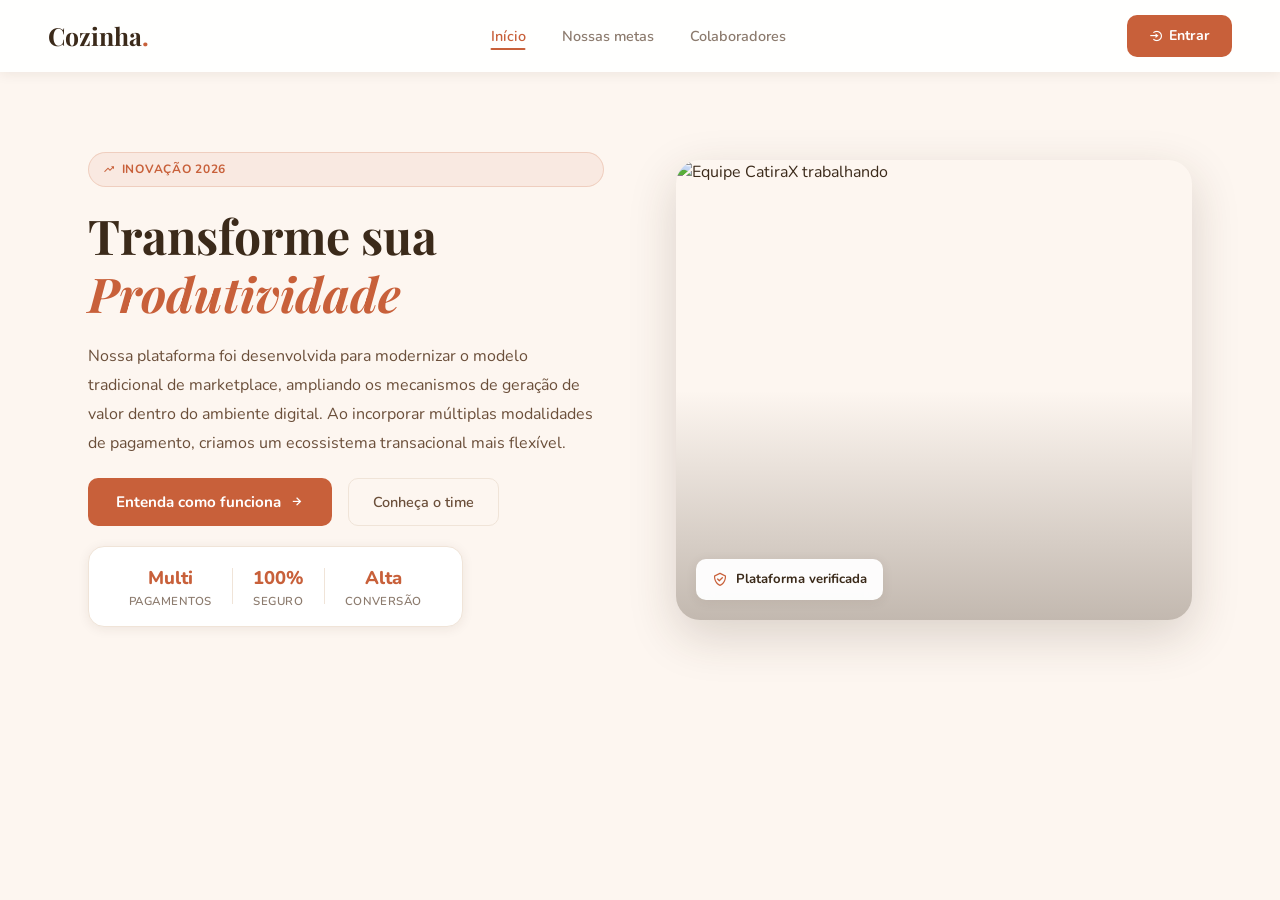
==== cozinha/frontend/index.html @ 47dccc0a "Home page em desenvolvimento: estrutura principal implementada (~85%), ajustes finais pendentes" ====
<!DOCTYPE html>
<html lang="pt-BR">

<head>
    <meta charset="UTF-8">
    <meta name="viewport" content="width=device-width, initial-scale=1.0">
    <title>CatiraX - Plataforma de Negócios</title>

    <link
        href="https://fonts.googleapis.com/css2?family=Playfair+Display:wght@700;800&family=Nunito:wght@400;500;600;700;800&display=swap"
        rel="stylesheet">
    <link href="https://unpkg.com/boxicons@2.1.4/css/boxicons.min.css" rel="stylesheet">
    <link rel="stylesheet" href="./css/index.css">
    <script src="./js/index.js" defer></script>
</head>

<body>

    <!-- Barra de progresso de scroll -->
    <div id="scroll-progress" role="progressbar" aria-valuenow="0" aria-valuemin="0" aria-valuemax="100"></div>

    <!-- ==========================================
       CABEÇALHO
       ========================================== -->
    <header id="header">
        <div class="logo nav-trigger" data-target="home" role="button" tabindex="0" aria-label="Ir para início">
            Cozinha<span>.</span>
        </div>

        <nav id="nav-menu" role="navigation" aria-label="Menu principal">
            <button class="nav-link nav-trigger ativo" data-target="home">Início</button>
            <button class="nav-link nav-trigger" data-target="solucoes">Nossas metas</button>
            <button class="nav-link nav-trigger" data-target="sede">Colaboradores</button>
        </nav>

        <div class="header-right">
            <a href="login.html" class="btn-entrar">
                <i class='bx bx-log-in-circle'></i>
                <span>Entrar</span>
            </a>

            <!-- Hamburguer mobile -->
            <button class="hamburger" id="hamburger-btn" aria-label="Abrir menu" aria-expanded="false"
                aria-controls="nav-menu">
                <span class="hamburger-line"></span>
                <span class="hamburger-line"></span>
                <span class="hamburger-line"></span>
            </button>
        </div>
    </header>

    <!-- Overlay para fechar menu mobile -->
    <div class="nav-overlay" id="nav-overlay"></div>

    <!-- ==========================================
       CONTEÚDO PRINCIPAL
       ========================================== -->
    <main>

        <!-- SEÇÃO: INÍCIO -->
        <section id="home" class="pagina animando">
            <div class="split-container">
                <div class="split-text">
                    <span class="badge animate-badge">
                        <i class='bx bx-trending-up'></i> Inovação 2026
                    </span>
                    <h2>Transforme sua <em>Produtividade</em></h2>
                    <p>Nossa plataforma foi desenvolvida para modernizar o modelo tradicional de marketplace, ampliando
                        os mecanismos de geração de valor dentro do ambiente digital. Ao incorporar múltiplas
                        modalidades de pagamento, criamos um ecossistema transacional mais flexível.</p>

                    <div class="hero-actions">
                        <button class="btn-acao1 nav-trigger" data-target="solucoes">
                            Entenda como funciona
                            <i class='bx bx-right-arrow-alt'></i>
                        </button>
                        <button class="btn-ghost nav-trigger" data-target="sede">
                            Conheça o time
                        </button>
                    </div>

                    <div class="hero-stats">
                        <div class="stat-pill">
                            <strong>Multi</strong>
                            <span>Pagamentos</span>
                        </div>
                        <div class="stat-divider"></div>
                        <div class="stat-pill">
                            <strong>100%</strong>
                            <span>Seguro</span>
                        </div>
                        <div class="stat-divider"></div>
                        <div class="stat-pill">
                            <strong>Alta</strong>
                            <span>Conversão</span>
                        </div>
                    </div>
                </div>

                <div class="split-image">
                    <img src="./assets/img/time.jpeg" alt="Equipe CatiraX trabalhando">
                    <div class="image-badge">
                        <i class='bx bx-check-shield'></i>
                        <span>Plataforma verificada</span>
                    </div>
                </div>
            </div>
        </section>

        <!-- SEÇÃO: NOSSAS METAS -->
        <section id="solucoes" class="pagina">
            <div class="metas-container">
                <div class="section-header">
                    <span class="badge">
                        <i class='bx bx-compass'></i> Visão de Futuro
                    </span>
                    <h2>Nossas Metas</h2>
                    <p>Estamos construindo o maior ecossistema de negociações flexíveis do Brasil. Conheça os pilares do
                        nosso crescimento.</p>
                </div>

                <div class="metas-grid">
                    <article class="meta-card">
                        <div class="meta-icone">🚀</div>
                        <h3>Expansão Nacional</h3>
                        <p>Alcançar todos os estados brasileiros com infraestrutura de ponta e suporte local
                            especializado para negociações de alto valor.</p>
                        <div class="card-progress">
                            <div class="progress-bar" data-progress="65"></div>
                            <span>65% concluído</span>
                        </div>
                    </article>

                    <article class="meta-card">
                        <div class="meta-icone">💰</div>
                        <h3>Liquidez Contínua</h3>
                        <p>Nosso site traz inovações em métodos de pagamentos, onde você se sente mais livre para
                            decidir como quer pagar ou trocar.</p>
                        <div class="card-progress">
                            <div class="progress-bar" data-progress="80"></div>
                            <span>80% concluído</span>
                        </div>
                    </article>

                    <article class="meta-card">
                        <div class="meta-icone">🔒</div>
                        <h3>Segurança Máxima</h3>
                        <p>Implementar rastreabilidade ponta a ponta e contratos inteligentes, garantindo governança
                            estruturada em 100% das suas compras.</p>
                        <div class="card-progress">
                            <div class="progress-bar" data-progress="90"></div>
                            <span>90% concluído</span>
                        </div>
                    </article>
                </div>

                <div class="section-footer">
                    <button class="btn-voltar nav-trigger" data-target="home">
                        <i class='bx bx-left-arrow-alt'></i> Voltar para o Início
                    </button>
                </div>
            </div>
        </section>

        <!-- SEÇÃO: NOSSA EQUIPE -->
        <section id="sede" class="pagina">

            <div class="split-container split-reverse">
                <div class="split-text">
                    <span class="badge">
                        <i class='bx bx-code-alt'></i> Nosso Time Dev
                    </span>
                    <h2>As Mentes por Trás da <em>Inovação</em></h2>
                    <p>Contamos com um time de engenheiros e desenvolvedores apaixonados por criar soluções eficientes.
                        Nossa equipe trabalha incansavelmente nos bastidores da <strong>CatiraX</strong> para garantir
                        uma plataforma rápida, segura e altamente escalável.</p>

                    <div class="team-stats">
                        <div class="stat-item">
                            <strong>7</strong>
                            <span>Especialistas</span>
                        </div>
                        <div class="stat-item">
                            <strong>100%</strong>
                            <span>Segurança</span>
                        </div>
                        <div class="stat-item">
                            <strong>Alta</strong>
                            <span>Conversão</span>
                        </div>
                    </div>
                </div>

                <div class="split-image">
                    <img src="./assets/img/time.jpeg" alt="Desenvolvedores CatiraX">
                    <div class="image-badge">
                        <i class='bx bx-award'></i>
                        <span>Time premiado</span>
                    </div>
                </div>
            </div>

            <div class="team-section">
                <div class="section-header">
                    <h2>Nossos Especialistas</h2>
                    <p>Conheça os talentos que constroem a tecnologia da nossa plataforma.</p>
                </div>

                <div class="team-grid">
                    <div class="team-member">
                        <div class="member-photo-wrap">
                            <img src="./assets/img/alexandre_henrich.jpeg" class="member-avatar"
                                alt="Alexandre Henrich">
                            <div class="member-role-badge">BD</div>
                        </div>
                        <h4>Alexandre Henrich</h4>
                        <span class="role">Banco de Dados</span>
                        <p>Responsável por modelar e otimizar nossas estruturas de dados com máxima performance e
                            integridade.</p>
                    </div>

                    <div class="team-member">
                        <div class="member-photo-wrap">
                            <img src="./assets/img/eduardo_henrique.jpeg" class="member-avatar" alt="Eduardo Henrique">
                            <div class="member-role-badge">FS</div>
                        </div>
                        <h4>Eduardo Henrique</h4>
                        <span class="role">Full Stack</span>
                        <p>Especialista em conectar interfaces dinâmicas com lógicas complexas de servidor para o
                            usuário.</p>
                    </div>

                    <div class="team-member">
                        <div class="member-photo-wrap">
                            <img src="./assets/img/felipe_augusto.jpeg" class="member-avatar" alt="Felipe Augusto">
                            <div class="member-role-badge">BD</div>
                        </div>
                        <h4>Felipe Augusto</h4>
                        <span class="role">Banco de Dados</span>
                        <p>Garante a segurança, estabilidade e a rápida recuperação das informações essenciais do
                            ecossistema.</p>
                    </div>

                    <div class="team-member">
                        <div class="member-photo-wrap">
                            <img src="./assets/img/gabriel_oliveira.jpeg" class="member-avatar" alt="Gabriel Oliveira">
                            <div class="member-role-badge">FS</div>
                        </div>
                        <h4>Gabriel Oliveira</h4>
                        <span class="role">Full Stack</span>
                        <p>Desenvolvedor versátil, construindo desde componentes visuais até APIs de alta performance.
                        </p>
                    </div>

                    <div class="team-member">
                        <div class="member-photo-wrap">
                            <img src="./assets/img/gustavo_prates.jpeg" class="member-avatar" alt="Gustavo Prates">
                            <div class="member-role-badge">FE</div>
                        </div>
                        <h4>Gustavo Prates</h4>
                        <span class="role">Front-end</span>
                        <p>Cria interfaces modernas, fluidas e totalmente focadas na melhor experiência visual do
                            usuário.</p>
                    </div>

                    <div class="team-member">
                        <div class="member-photo-wrap">
                            <img src="./assets/img/kaua_lucas.jpeg" class="member-avatar" alt="Kauã Lucas">
                            <div class="member-role-badge">FS</div>
                        </div>
                        <h4>Kauã Lucas</h4>
                        <span class="role">Full Stack</span>
                        <p>Engenheiro multifuncional que garante a estabilidade de ponta a ponta de toda a aplicação.
                        </p>
                    </div>

                    <div class="team-member chefe-card">
                        <div class="member-photo-wrap">
                            <img src="./assets/img/rafael_martins.jpeg" class="member-avatar" alt="Rafael Martins">
                            <div class="member-role-badge chefe-badge">👑</div>
                        </div>
                        <h4>Rafael Martins</h4>
                        <span class="role role-chefe">Back-end / Líder</span>
                        <p>Líder técnico da equipe. Arquiteta o sistema e coordena as principais engrenagens do
                            servidor.</p>
                    </div>
                </div>

                <div class="section-footer">
                    <button class="btn-voltar nav-trigger" data-target="home">
                        <i class='bx bx-left-arrow-alt'></i> Voltar para o Início
                    </button>
                </div>
            </div>
        </section>

    </main>

</body>

</html>
---- cozinha/frontend/css/index.css ----
/* ============================================================
   CatiraX — index.css (Melhorado)
   ============================================================ */

/* ── Importações ──────────────────────────────────────────── */
@import url('https://fonts.googleapis.com/css2?family=Playfair+Display:ital,wght@0,700;0,800;1,700&family=Nunito:wght@400;500;600;700;800&display=swap');

/* ── Variáveis ────────────────────────────────────────────── */
:root {
  /* Cores principais */
  --terracotta:   #C8603A;
  --terra-dark:   #A84A27;
  --terra-light:  #E8896A;
  --terra-faint:  rgba(200, 96, 58, 0.08);

  --brown:        #3B2A1A;
  --brown-mid:    #6B4F3A;

  --white:        #FFFFFF;
  --cream:        #FDF6F0;
  --cream-deep:   #F0E4D8;
  --text-muted:   #8C7B6E;

  /* Tipografia */
  --font-display: 'Playfair Display', Georgia, serif;
  --font-body:    'Nunito', system-ui, sans-serif;

  /* Dimensões */
  --radius-sm:    10px;
  --radius:       16px;
  --radius-lg:    24px;
  --radius-full:  9999px;

  /* Sombras */
  --shadow-soft:  0 2px 12px rgba(59, 42, 26, 0.08);
  --shadow-card:  0 8px 32px rgba(59, 42, 26, 0.12);
  --shadow-float: 0 16px 48px rgba(59, 42, 26, 0.18);
  --shadow-terra: 0 8px 24px rgba(200, 96, 58, 0.3);

  /* Transições */
  --transition:       0.25s cubic-bezier(0.4, 0, 0.2, 1);
  --transition-slow:  0.5s cubic-bezier(0.4, 0, 0.2, 1);
  --transition-spring:0.4s cubic-bezier(0.34, 1.56, 0.64, 1);

  /* Header */
  --header-h: 72px;
}

/* ── Reset Base ───────────────────────────────────────────── */
*, *::before, *::after {
  box-sizing: border-box;
  margin: 0;
  padding: 0;
}

html {
  scroll-behavior: smooth;
  -webkit-text-size-adjust: 100%;
}

body {
  font-family: var(--font-body);
  background: var(--cream);
  color: var(--brown);
  line-height: 1.6;
  min-height: 100vh;
  overflow-x: hidden;
}

img {
  display: block;
  max-width: 100%;
}

button {
  font-family: var(--font-body);
  cursor: pointer;
}

/* ── Scroll Progress Bar ──────────────────────────────────── */
#scroll-progress {
  position: fixed;
  top: 0;
  left: 0;
  height: 3px;
  width: 0%;
  background: linear-gradient(90deg, var(--terracotta), var(--terra-light));
  z-index: 9999;
  transition: width 0.1s linear;
  border-radius: 0 var(--radius-full) var(--radius-full) 0;
}

/* ── Header ────────────────────────────────────────────────── */
header {
  display: flex;
  align-items: center;
  justify-content: space-between;
  padding: 0 48px;
  height: var(--header-h);
  background: rgba(255, 255, 255, 0.92);
  backdrop-filter: blur(12px);
  -webkit-backdrop-filter: blur(12px);
  box-shadow: var(--shadow-soft);
  position: sticky;
  top: 0;
  z-index: 500;
  transition: box-shadow var(--transition), background var(--transition);
}

header.scrolled {
  box-shadow: 0 4px 24px rgba(59, 42, 26, 0.14);
}

/* Logo */
.logo {
  font-family: var(--font-display);
  font-size: 1.55rem;
  font-weight: 700;
  color: var(--brown);
  cursor: pointer;
  transition: color var(--transition);
  user-select: none;
  white-space: nowrap;
}

.logo span {
  color: var(--terracotta);
}

.logo:hover {
  color: var(--terracotta);
}

/* Nav desktop */
nav {
  display: flex;
  gap: 4px;
}

.nav-link {
  background: none;
  border: none;
  font-family: var(--font-body);
  font-size: 0.9rem;
  font-weight: 600;
  color: var(--text-muted);
  cursor: pointer;
  padding: 8px 16px;
  border-radius: var(--radius-sm);
  transition: color var(--transition), background var(--transition);
  position: relative;
}

.nav-link::after {
  content: '';
  position: absolute;
  bottom: 4px;
  left: 50%;
  transform: translateX(-50%) scaleX(0);
  width: calc(100% - 32px);
  height: 2px;
  background: var(--terracotta);
  border-radius: var(--radius-full);
  transition: transform var(--transition);
}

.nav-link:hover {
  color: var(--terracotta);
  background: var(--terra-faint);
}

.nav-link.ativo {
  color: var(--terracotta);
}

.nav-link.ativo::after {
  transform: translateX(-50%) scaleX(1);
}

/* Header right (btn + hamburger) */
.header-right {
  display: flex;
  align-items: center;
  gap: 12px;
}

.btn-entrar {
  display: inline-flex;
  align-items: center;
  gap: 6px;
  padding: 10px 22px;
  background: var(--terracotta);
  color: var(--white);
  text-decoration: none;
  border-radius: var(--radius-sm);
  font-weight: 700;
  font-size: 0.88rem;
  transition: background var(--transition), box-shadow var(--transition), transform var(--transition-spring);
  white-space: nowrap;
}

.btn-entrar:hover {
  background: var(--terra-dark);
  box-shadow: var(--shadow-terra);
  transform: translateY(-2px);
}

.btn-entrar:active {
  transform: translateY(0);
}

/* ── Hamburger Button ─────────────────────────────────────── */
.hamburger {
  display: none;
  flex-direction: column;
  justify-content: center;
  align-items: center;
  gap: 5px;
  width: 40px;
  height: 40px;
  background: none;
  border: 1.5px solid var(--cream-deep);
  border-radius: var(--radius-sm);
  padding: 8px;
  transition: border-color var(--transition), background var(--transition);
  cursor: pointer;
  flex-shrink: 0;
}

.hamburger:hover {
  border-color: var(--terracotta);
  background: var(--terra-faint);
}

.hamburger-line {
  display: block;
  width: 18px;
  height: 2px;
  background: var(--brown);
  border-radius: var(--radius-full);
  transition: transform var(--transition), opacity var(--transition), width var(--transition);
  transform-origin: center;
}

.hamburger.open .hamburger-line:nth-child(1) {
  transform: translateY(7px) rotate(45deg);
}

.hamburger.open .hamburger-line:nth-child(2) {
  opacity: 0;
  width: 0;
}

.hamburger.open .hamburger-line:nth-child(3) {
  transform: translateY(-7px) rotate(-45deg);
}

/* Overlay mobile */
.nav-overlay {
  display: none;
  position: fixed;
  inset: 0;
  background: rgba(59, 42, 26, 0.4);
  backdrop-filter: blur(4px);
  z-index: 490;
  opacity: 0;
  transition: opacity var(--transition);
}

.nav-overlay.visible {
  opacity: 1;
}

/* ── Main ─────────────────────────────────────────────────── */
main {
  max-width: 1200px;
  margin: 0 auto;
  padding: 0 48px;
}

/* ── Páginas / Transições ─────────────────────────────────── */
.pagina {
  display: none;
}

.pagina.animando {
  display: block;
  animation: pageFadeIn 0.45s cubic-bezier(0.4, 0, 0.2, 1) both;
}

@keyframes pageFadeIn {
  from {
    opacity: 0;
    transform: translateY(18px);
  }
  to {
    opacity: 1;
    transform: translateY(0);
  }
}

/* ── Badge ────────────────────────────────────────────────── */
.badge {
  display: inline-flex;
  align-items: center;
  gap: 6px;
  padding: 7px 14px;
  background: var(--terra-faint);
  color: var(--terracotta);
  border: 1px solid rgba(200, 96, 58, 0.2);
  border-radius: var(--radius-full);
  font-size: 0.75rem;
  font-weight: 700;
  text-transform: uppercase;
  letter-spacing: 0.06em;
}

/* ── Section Header ───────────────────────────────────────── */
.section-header {
  text-align: center;
  margin-bottom: 56px;
  display: flex;
  flex-direction: column;
  align-items: center;
  gap: 16px;
}

.section-header h2 {
  font-family: var(--font-display);
  font-size: clamp(1.8rem, 4vw, 2.6rem);
  color: var(--brown);
  line-height: 1.2;
}

.section-header p {
  font-size: 1rem;
  color: var(--brown-mid);
  line-height: 1.75;
  max-width: 600px;
}

/* ── Split Container ───────────────────────────────────────── */
.split-container {
  display: grid;
  grid-template-columns: 1fr 1fr;
  gap: 72px;
  align-items: center;
  padding: 80px 0;
}

.split-reverse {
  direction: rtl;
}

.split-reverse > * {
  direction: ltr;
}

.split-text {
  display: flex;
  flex-direction: column;
  gap: 20px;
}

.split-text h2 {
  font-family: var(--font-display);
  font-size: clamp(2rem, 4.5vw, 3rem);
  color: var(--brown);
  line-height: 1.2;
}

.split-text h2 em {
  font-style: italic;
  color: var(--terracotta);
}

.split-text p {
  font-size: 1rem;
  color: var(--brown-mid);
  line-height: 1.8;
  max-width: 520px;
}

/* Hero actions */
.hero-actions {
  display: flex;
  align-items: center;
  gap: 16px;
  flex-wrap: wrap;
}

/* CTA principal */
.btn-acao1 {
  display: inline-flex;
  align-items: center;
  gap: 8px;
  padding: 14px 28px;
  background: var(--terracotta);
  color: var(--white);
  border: none;
  border-radius: var(--radius-sm);
  font-weight: 700;
  font-size: 0.95rem;
  transition: background var(--transition), box-shadow var(--transition), transform var(--transition-spring);
  position: relative;
  overflow: hidden;
}

.btn-acao1::before {
  content: '';
  position: absolute;
  inset: 0;
  background: linear-gradient(135deg, rgba(255,255,255,0.15) 0%, transparent 60%);
  opacity: 0;
  transition: opacity var(--transition);
}

.btn-acao1:hover {
  background: var(--terra-dark);
  box-shadow: var(--shadow-terra);
  transform: translateY(-2px);
}

.btn-acao1:hover::before {
  opacity: 1;
}

.btn-acao1:active {
  transform: translateY(0);
}

.btn-acao1 i {
  transition: transform var(--transition-spring);
}

.btn-acao1:hover i {
  transform: translateX(4px);
}

/* Botão ghost */
.btn-ghost {
  display: inline-flex;
  align-items: center;
  gap: 8px;
  padding: 13px 24px;
  background: transparent;
  color: var(--brown-mid);
  border: 1.5px solid var(--cream-deep);
  border-radius: var(--radius-sm);
  font-weight: 600;
  font-size: 0.9rem;
  transition: all var(--transition);
}

.btn-ghost:hover {
  border-color: var(--terracotta);
  color: var(--terracotta);
  background: var(--terra-faint);
}

/* Hero stats pills */
.hero-stats {
  display: flex;
  align-items: center;
  gap: 0;
  padding: 16px 20px;
  background: var(--white);
  border: 1px solid var(--cream-deep);
  border-radius: var(--radius);
  width: fit-content;
  box-shadow: var(--shadow-soft);
}

.stat-pill {
  display: flex;
  flex-direction: column;
  align-items: center;
  padding: 0 20px;
}

.stat-pill strong {
  font-size: 1.15rem;
  font-weight: 800;
  color: var(--terracotta);
}

.stat-pill span {
  font-size: 0.72rem;
  color: var(--text-muted);
  font-weight: 600;
  text-transform: uppercase;
  letter-spacing: 0.04em;
}

.stat-divider {
  width: 1px;
  height: 36px;
  background: var(--cream-deep);
}

/* Split image */
.split-image {
  position: relative;
  height: 460px;
  border-radius: var(--radius-lg);
  overflow: hidden;
  box-shadow: var(--shadow-float);
}

.split-image img {
  width: 100%;
  height: 100%;
  object-fit: cover;
  transition: transform 0.8s cubic-bezier(0.4, 0, 0.2, 1);
}

.split-image:hover img {
  transform: scale(1.04);
}

.split-image::after {
  content: '';
  position: absolute;
  inset: 0;
  background: linear-gradient(180deg, transparent 50%, rgba(59, 42, 26, 0.3) 100%);
  pointer-events: none;
}

/* Floating image badge */
.image-badge {
  position: absolute;
  bottom: 20px;
  left: 20px;
  z-index: 2;
  display: flex;
  align-items: center;
  gap: 8px;
  padding: 10px 16px;
  background: rgba(255, 255, 255, 0.95);
  backdrop-filter: blur(8px);
  border-radius: var(--radius-sm);
  font-size: 0.82rem;
  font-weight: 700;
  color: var(--brown);
  box-shadow: var(--shadow-soft);
  animation: floatBadge 3s ease-in-out infinite;
}

.image-badge i {
  color: var(--terracotta);
  font-size: 1rem;
}

@keyframes floatBadge {
  0%, 100% { transform: translateY(0); }
  50%       { transform: translateY(-4px); }
}

/* ── Seção Metas ───────────────────────────────────────────── */
.metas-container {
  padding: 80px 0;
}

.metas-grid {
  display: grid;
  grid-template-columns: repeat(3, 1fr);
  gap: 28px;
}

/* Cards de Meta */
.meta-card {
  padding: 36px 28px;
  background: var(--white);
  border: 1.5px solid rgba(200, 96, 58, 0.1);
  border-radius: var(--radius);
  transition: border-color var(--transition), box-shadow var(--transition), transform var(--transition-spring);
  display: flex;
  flex-direction: column;
  gap: 14px;
  position: relative;
  overflow: hidden;
}

.meta-card::before {
  content: '';
  position: absolute;
  top: 0;
  left: 0;
  right: 0;
  height: 3px;
  background: linear-gradient(90deg, var(--terracotta), var(--terra-light));
  transform: scaleX(0);
  transform-origin: left;
  transition: transform var(--transition-slow);
}

.meta-card:hover {
  border-color: rgba(200, 96, 58, 0.3);
  box-shadow: var(--shadow-card);
  transform: translateY(-6px);
}

.meta-card:hover::before {
  transform: scaleX(1);
}

.meta-icone {
  font-size: 2.2rem;
  line-height: 1;
}

.meta-card h3 {
  font-family: var(--font-display);
  font-size: 1.2rem;
  color: var(--brown);
}

.meta-card p {
  font-size: 0.9rem;
  color: var(--brown-mid);
  line-height: 1.7;
  flex: 1;
}

/* Progress bar nos cards */
.card-progress {
  display: flex;
  flex-direction: column;
  gap: 6px;
  margin-top: 8px;
}

.card-progress span {
  font-size: 0.75rem;
  color: var(--text-muted);
  font-weight: 600;
}

.progress-bar {
  height: 4px;
  background: var(--cream-deep);
  border-radius: var(--radius-full);
  overflow: hidden;
  position: relative;
}

.progress-bar::after {
  content: '';
  position: absolute;
  top: 0;
  left: 0;
  height: 100%;
  width: 0%;
  background: linear-gradient(90deg, var(--terracotta), var(--terra-light));
  border-radius: var(--radius-full);
  transition: width 1.2s cubic-bezier(0.4, 0, 0.2, 1) 0.3s;
}

.progress-bar.animated::after {
  width: var(--progress-width);
}

/* Section footer */
.section-footer {
  text-align: center;
  margin-top: 56px;
}

/* Botão voltar */
.btn-voltar {
  display: inline-flex;
  align-items: center;
  gap: 8px;
  padding: 12px 24px;
  background: transparent;
  color: var(--brown-mid);
  border: 1.5px solid var(--cream-deep);
  border-radius: var(--radius-sm);
  font-weight: 600;
  font-size: 0.88rem;
  transition: all var(--transition);
}

.btn-voltar:hover {
  background: var(--terra-faint);
  border-color: var(--terracotta);
  color: var(--terracotta);
  transform: translateX(-4px);
}

.btn-voltar i {
  transition: transform var(--transition-spring);
}

.btn-voltar:hover i {
  transform: translateX(-4px);
}

/* ── Team Section ──────────────────────────────────────────── */
.team-section {
  padding: 40px 0 80px;
}

.team-stats {
  display: flex;
  gap: 32px;
  padding: 20px 0;
}

.stat-item {
  display: flex;
  flex-direction: column;
  gap: 2px;
}

.stat-item strong {
  font-size: 1.6rem;
  font-weight: 800;
  color: var(--terracotta);
  line-height: 1;
}

.stat-item span {
  font-size: 0.78rem;
  color: var(--text-muted);
  font-weight: 600;
  text-transform: uppercase;
  letter-spacing: 0.04em;
}

/* Team grid */
.team-grid {
  display: grid;
  grid-template-columns: repeat(4, 1fr);
  gap: 24px;
}

/* Team member card */
.team-member {
  background: var(--white);
  border: 1.5px solid rgba(200, 96, 58, 0.08);
  border-radius: var(--radius);
  padding: 28px 20px 24px;
  text-align: center;
  transition: border-color var(--transition), box-shadow var(--transition), transform var(--transition-spring);
  display: flex;
  flex-direction: column;
  align-items: center;
  gap: 8px;
  position: relative;
  overflow: hidden;
}

.team-member::before {
  content: '';
  position: absolute;
  inset: 0;
  background: linear-gradient(135deg, var(--terra-faint) 0%, transparent 60%);
  opacity: 0;
  transition: opacity var(--transition);
}

.team-member:hover {
  border-color: rgba(200, 96, 58, 0.25);
  box-shadow: var(--shadow-card);
  transform: translateY(-6px);
}

.team-member:hover::before {
  opacity: 1;
}

/* Photo wrap */
.member-photo-wrap {
  position: relative;
  display: inline-block;
  margin-bottom: 4px;
}

.member-avatar {
  width: 88px;
  height: 88px;
  border-radius: 50%;
  object-fit: cover;
  border: 3px solid var(--cream-deep);
  transition: border-color var(--transition), transform var(--transition-spring);
}

.team-member:hover .member-avatar {
  border-color: var(--terracotta);
  transform: scale(1.06);
}

.member-role-badge {
  position: absolute;
  bottom: 0;
  right: -4px;
  width: 26px;
  height: 26px;
  background: var(--terracotta);
  color: var(--white);
  border-radius: 50%;
  font-size: 0.65rem;
  font-weight: 800;
  display: flex;
  align-items: center;
  justify-content: center;
  border: 2px solid var(--white);
  line-height: 1;
}

.chefe-badge {
  font-size: 0.8rem;
  background: var(--brown);
}

.team-member h4 {
  font-family: var(--font-display);
  font-size: 1rem;
  color: var(--brown);
  line-height: 1.3;
}

.role {
  display: inline-block;
  padding: 4px 12px;
  background: var(--terra-faint);
  color: var(--terracotta);
  border-radius: var(--radius-full);
  font-size: 0.72rem;
  font-weight: 700;
  text-transform: uppercase;
  letter-spacing: 0.04em;
}

.role-chefe {
  background: var(--terracotta);
  color: var(--white);
}

.team-member p {
  font-size: 0.82rem;
  color: var(--brown-mid);
  line-height: 1.6;
  text-align: center;
}

/* Card do chefe com destaque */
.chefe-card {
  border-color: rgba(200, 96, 58, 0.2);
  background: linear-gradient(135deg, rgba(200, 96, 58, 0.04) 0%, var(--white) 50%);
}

.chefe-card .member-avatar {
  width: 96px;
  height: 96px;
  border-color: var(--terracotta);
}

/* ── Scroll Reveal ────────────────────────────────────────── */
.reveal {
  opacity: 0;
  transform: translateY(24px);
  transition: opacity 0.6s ease, transform 0.6s ease;
}

.reveal.visible {
  opacity: 1;
  transform: translateY(0);
}

/* ── Ripple effect ────────────────────────────────────────── */
.ripple {
  position: absolute;
  border-radius: 50%;
  background: rgba(255, 255, 255, 0.35);
  transform: scale(0);
  animation: rippleAnim 0.6s linear;
  pointer-events: none;
}

@keyframes rippleAnim {
  to {
    transform: scale(4);
    opacity: 0;
  }
}

/* ── Responsividade ───────────────────────────────────────── */

/* Tablet */
@media (max-width: 1024px) {
  .team-grid {
    grid-template-columns: repeat(3, 1fr);
  }

  .split-container {
    gap: 48px;
  }
}

/* Mobile grande */
@media (max-width: 768px) {
  :root {
    --header-h: 64px;
  }

  header {
    padding: 0 20px;
  }

  /* Mostrar hamburger */
  .hamburger {
    display: flex;
  }

  /* Nav mobile */
  nav {
    display: flex;
    flex-direction: column;
    gap: 4px;
    position: fixed;
    top: var(--header-h);
    right: 0;
    width: 260px;
    height: calc(100vh - var(--header-h));
    background: var(--white);
    box-shadow: -8px 0 32px rgba(59, 42, 26, 0.15);
    padding: 20px 16px;
    z-index: 499;
    transform: translateX(100%);
    transition: transform var(--transition-slow);
    overflow-y: auto;
  }

  nav.mobile-open {
    transform: translateX(0);
  }

  .nav-overlay {
    display: block;
  }

  .nav-link {
    width: 100%;
    text-align: left;
    padding: 14px 16px;
    font-size: 1rem;
    border-radius: var(--radius-sm);
  }

  .nav-link::after {
    display: none;
  }

  .nav-link.ativo {
    background: var(--terra-faint);
  }

  /* Esconder texto do botão entrar */
  .btn-entrar span {
    display: none;
  }

  .btn-entrar {
    padding: 10px 14px;
  }

  /* Layout */
  main {
    padding: 0 20px;
  }

  .split-container {
    grid-template-columns: 1fr;
    gap: 40px;
    padding: 48px 0;
  }

  .split-reverse {
    direction: ltr;
  }

  .split-image {
    height: 280px;
    order: -1;
  }

  .split-text p {
    max-width: 100%;
  }

  .hero-stats {
    width: 100%;
    justify-content: space-between;
  }

  .stat-pill {
    padding: 0 12px;
  }

  .metas-container {
    padding: 48px 0;
  }

  .metas-grid {
    grid-template-columns: 1fr;
    gap: 20px;
  }

  .team-grid {
    grid-template-columns: repeat(2, 1fr);
    gap: 16px;
  }

  .team-stats {
    gap: 20px;
  }

  .section-header {
    margin-bottom: 40px;
  }
}

/* Mobile pequeno */
@media (max-width: 420px) {
  .logo {
    font-size: 1.3rem;
  }

  .split-text h2 {
    font-size: 1.8rem;
  }

  .hero-actions {
    flex-direction: column;
    align-items: stretch;
  }

  .btn-acao1,
  .btn-ghost {
    justify-content: center;
    width: 100%;
  }

  .hero-stats {
    flex-wrap: wrap;
    gap: 12px;
    justify-content: center;
  }

  .stat-divider {
    display: none;
  }

  .team-grid {
    grid-template-columns: 1fr;
  }

  .team-member {
    flex-direction: row;
    text-align: left;
    align-items: flex-start;
    gap: 16px;
    padding: 20px;
  }

  .member-photo-wrap {
    flex-shrink: 0;
  }

  .team-member h4,
  .team-member p {
    text-align: left;
  }

  .team-member > *:not(.member-photo-wrap) {
    align-self: flex-start;
  }
}
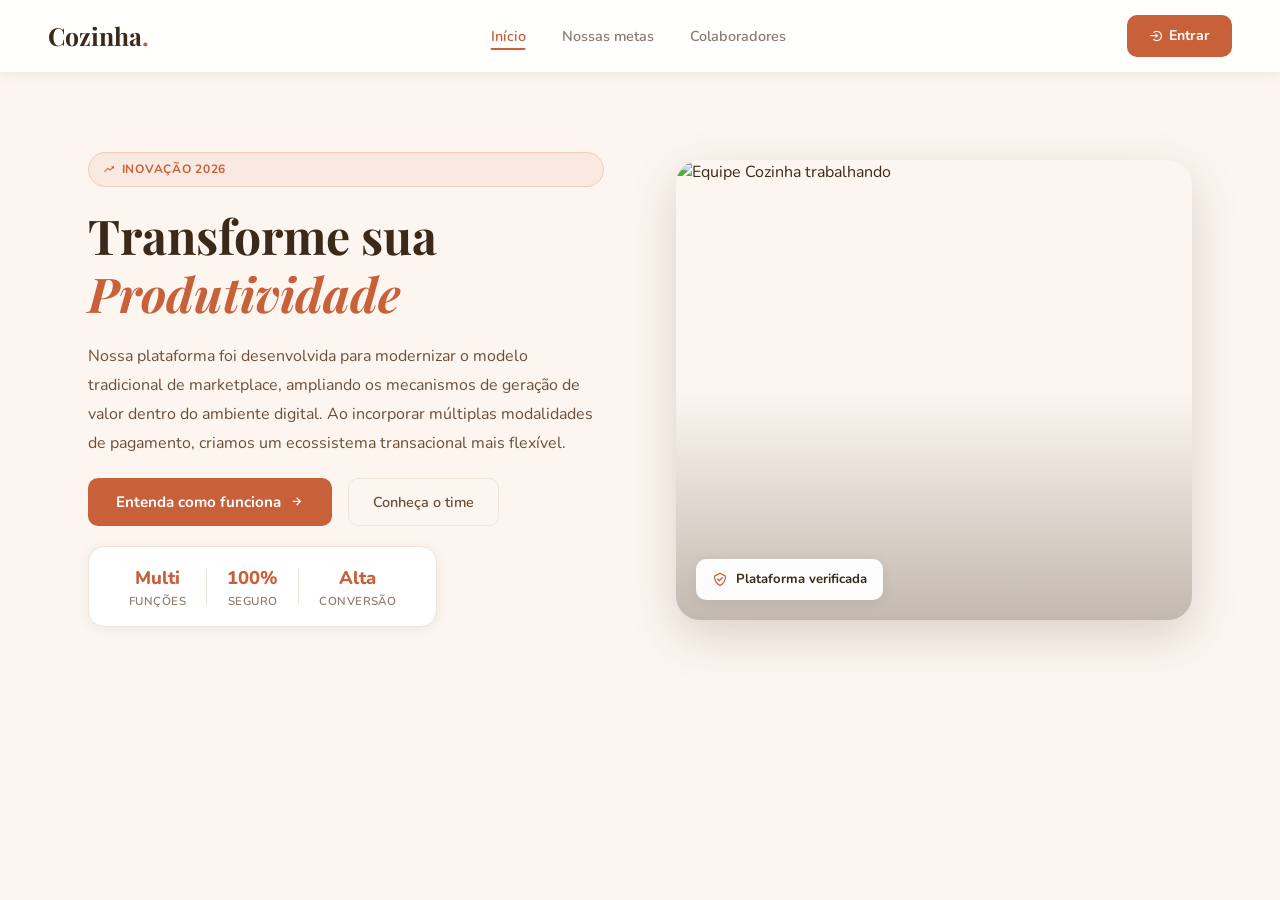
==== commit f55612b6: "feat: finaliza home page com correções e limpeza de código" ====
--- a/cozinha/frontend/index.html
+++ b/cozinha/frontend/index.html
@@ -2,300 +2,261 @@
 <html lang="pt-BR">
 
 <head>
-    <meta charset="UTF-8">
-    <meta name="viewport" content="width=device-width, initial-scale=1.0">
-    <title>CatiraX - Plataforma de Negócios</title>
-
-    <link
-        href="https://fonts.googleapis.com/css2?family=Playfair+Display:wght@700;800&family=Nunito:wght@400;500;600;700;800&display=swap"
-        rel="stylesheet">
-    <link href="https://unpkg.com/boxicons@2.1.4/css/boxicons.min.css" rel="stylesheet">
-    <link rel="stylesheet" href="./css/index.css">
-    <script src="./js/index.js" defer></script>
+  <meta charset="UTF-8">
+  <meta name="viewport" content="width=device-width, initial-scale=1.0">
+  <title>Cozinha - Alta Produtividade</title>
+
+  <link href="https://fonts.googleapis.com/css2?family=Playfair+Display:wght@700;800&family=Nunito:wght@400;500;600;700;800&display=swap" rel="stylesheet">
+  <link href="https://unpkg.com/boxicons@2.1.4/css/boxicons.min.css" rel="stylesheet">
+  <link rel="stylesheet" href="./css/index.css">
+  <script src="./js/index.js" defer></script>
 </head>
 
 <body>
 
-    <!-- Barra de progresso de scroll -->
-    <div id="scroll-progress" role="progressbar" aria-valuenow="0" aria-valuemin="0" aria-valuemax="100"></div>
-
-    <!-- ==========================================
+  <!-- Barra de progresso de scroll -->
+  <div id="scroll-progress" role="progressbar" aria-valuenow="0" aria-valuemin="0" aria-valuemax="100"></div>
+
+  <!-- ==========================================
        CABEÇALHO
        ========================================== -->
-    <header id="header">
-        <div class="logo nav-trigger" data-target="home" role="button" tabindex="0" aria-label="Ir para início">
-            Cozinha<span>.</span>
-        </div>
-
-        <nav id="nav-menu" role="navigation" aria-label="Menu principal">
-            <button class="nav-link nav-trigger ativo" data-target="home">Início</button>
-            <button class="nav-link nav-trigger" data-target="solucoes">Nossas metas</button>
-            <button class="nav-link nav-trigger" data-target="sede">Colaboradores</button>
-        </nav>
-
-        <div class="header-right">
-            <a href="login.html" class="btn-entrar">
-                <i class='bx bx-log-in-circle'></i>
-                <span>Entrar</span>
-            </a>
-
-            <!-- Hamburguer mobile -->
-            <button class="hamburger" id="hamburger-btn" aria-label="Abrir menu" aria-expanded="false"
-                aria-controls="nav-menu">
-                <span class="hamburger-line"></span>
-                <span class="hamburger-line"></span>
-                <span class="hamburger-line"></span>
-            </button>
-        </div>
-    </header>
-
-    <!-- Overlay para fechar menu mobile -->
-    <div class="nav-overlay" id="nav-overlay"></div>
-
-    <!-- ==========================================
+  <header id="header">
+    <div class="logo nav-trigger" data-target="home" role="button" tabindex="0" aria-label="Ir para início">
+      Cozinha<span>.</span>
+    </div>
+
+    <nav id="nav-menu" role="navigation" aria-label="Menu principal">
+      <button class="nav-link nav-trigger ativo" data-target="home">Início</button>
+      <button class="nav-link nav-trigger" data-target="solucoes">Nossas metas</button>
+      <button class="nav-link nav-trigger" data-target="sede">Colaboradores</button>
+    </nav>
+
+    <div class="header-right">
+      <a href="login.html" class="btn-entrar">
+        <i class='bx bx-log-in-circle'></i>
+        <span>Entrar</span>
+      </a>
+
+      <!-- Hamburguer mobile -->
+      <button class="hamburger" id="hamburger-btn" aria-label="Abrir menu" aria-expanded="false" aria-controls="nav-menu">
+        <span class="hamburger-line"></span>
+        <span class="hamburger-line"></span>
+        <span class="hamburger-line"></span>
+      </button>
+    </div>
+  </header>
+
+  <!-- Overlay para fechar menu mobile -->
+  <div class="nav-overlay" id="nav-overlay"></div>
+
+  <!-- ==========================================
        CONTEÚDO PRINCIPAL
        ========================================== -->
-    <main>
-
-        <!-- SEÇÃO: INÍCIO -->
-        <section id="home" class="pagina animando">
-            <div class="split-container">
-                <div class="split-text">
-                    <span class="badge animate-badge">
-                        <i class='bx bx-trending-up'></i> Inovação 2026
-                    </span>
-                    <h2>Transforme sua <em>Produtividade</em></h2>
-                    <p>Nossa plataforma foi desenvolvida para modernizar o modelo tradicional de marketplace, ampliando
-                        os mecanismos de geração de valor dentro do ambiente digital. Ao incorporar múltiplas
-                        modalidades de pagamento, criamos um ecossistema transacional mais flexível.</p>
-
-                    <div class="hero-actions">
-                        <button class="btn-acao1 nav-trigger" data-target="solucoes">
-                            Entenda como funciona
-                            <i class='bx bx-right-arrow-alt'></i>
-                        </button>
-                        <button class="btn-ghost nav-trigger" data-target="sede">
-                            Conheça o time
-                        </button>
-                    </div>
-
-                    <div class="hero-stats">
-                        <div class="stat-pill">
-                            <strong>Multi</strong>
-                            <span>Pagamentos</span>
-                        </div>
-                        <div class="stat-divider"></div>
-                        <div class="stat-pill">
-                            <strong>100%</strong>
-                            <span>Seguro</span>
-                        </div>
-                        <div class="stat-divider"></div>
-                        <div class="stat-pill">
-                            <strong>Alta</strong>
-                            <span>Conversão</span>
-                        </div>
-                    </div>
-                </div>
-
-                <div class="split-image">
-                    <img src="./assets/img/time.jpeg" alt="Equipe CatiraX trabalhando">
-                    <div class="image-badge">
-                        <i class='bx bx-check-shield'></i>
-                        <span>Plataforma verificada</span>
-                    </div>
-                </div>
-            </div>
-        </section>
-
-        <!-- SEÇÃO: NOSSAS METAS -->
-        <section id="solucoes" class="pagina">
-            <div class="metas-container">
-                <div class="section-header">
-                    <span class="badge">
-                        <i class='bx bx-compass'></i> Visão de Futuro
-                    </span>
-                    <h2>Nossas Metas</h2>
-                    <p>Estamos construindo o maior ecossistema de negociações flexíveis do Brasil. Conheça os pilares do
-                        nosso crescimento.</p>
-                </div>
-
-                <div class="metas-grid">
-                    <article class="meta-card">
-                        <div class="meta-icone">🚀</div>
-                        <h3>Expansão Nacional</h3>
-                        <p>Alcançar todos os estados brasileiros com infraestrutura de ponta e suporte local
-                            especializado para negociações de alto valor.</p>
-                        <div class="card-progress">
-                            <div class="progress-bar" data-progress="65"></div>
-                            <span>65% concluído</span>
-                        </div>
-                    </article>
-
-                    <article class="meta-card">
-                        <div class="meta-icone">💰</div>
-                        <h3>Liquidez Contínua</h3>
-                        <p>Nosso site traz inovações em métodos de pagamentos, onde você se sente mais livre para
-                            decidir como quer pagar ou trocar.</p>
-                        <div class="card-progress">
-                            <div class="progress-bar" data-progress="80"></div>
-                            <span>80% concluído</span>
-                        </div>
-                    </article>
-
-                    <article class="meta-card">
-                        <div class="meta-icone">🔒</div>
-                        <h3>Segurança Máxima</h3>
-                        <p>Implementar rastreabilidade ponta a ponta e contratos inteligentes, garantindo governança
-                            estruturada em 100% das suas compras.</p>
-                        <div class="card-progress">
-                            <div class="progress-bar" data-progress="90"></div>
-                            <span>90% concluído</span>
-                        </div>
-                    </article>
-                </div>
-
-                <div class="section-footer">
-                    <button class="btn-voltar nav-trigger" data-target="home">
-                        <i class='bx bx-left-arrow-alt'></i> Voltar para o Início
-                    </button>
-                </div>
-            </div>
-        </section>
-
-        <!-- SEÇÃO: NOSSA EQUIPE -->
-        <section id="sede" class="pagina">
-
-            <div class="split-container split-reverse">
-                <div class="split-text">
-                    <span class="badge">
-                        <i class='bx bx-code-alt'></i> Nosso Time Dev
-                    </span>
-                    <h2>As Mentes por Trás da <em>Inovação</em></h2>
-                    <p>Contamos com um time de engenheiros e desenvolvedores apaixonados por criar soluções eficientes.
-                        Nossa equipe trabalha incansavelmente nos bastidores da <strong>CatiraX</strong> para garantir
-                        uma plataforma rápida, segura e altamente escalável.</p>
-
-                    <div class="team-stats">
-                        <div class="stat-item">
-                            <strong>7</strong>
-                            <span>Especialistas</span>
-                        </div>
-                        <div class="stat-item">
-                            <strong>100%</strong>
-                            <span>Segurança</span>
-                        </div>
-                        <div class="stat-item">
-                            <strong>Alta</strong>
-                            <span>Conversão</span>
-                        </div>
-                    </div>
-                </div>
-
-                <div class="split-image">
-                    <img src="./assets/img/time.jpeg" alt="Desenvolvedores CatiraX">
-                    <div class="image-badge">
-                        <i class='bx bx-award'></i>
-                        <span>Time premiado</span>
-                    </div>
-                </div>
-            </div>
-
-            <div class="team-section">
-                <div class="section-header">
-                    <h2>Nossos Especialistas</h2>
-                    <p>Conheça os talentos que constroem a tecnologia da nossa plataforma.</p>
-                </div>
-
-                <div class="team-grid">
-                    <div class="team-member">
-                        <div class="member-photo-wrap">
-                            <img src="./assets/img/alexandre_henrich.jpeg" class="member-avatar"
-                                alt="Alexandre Henrich">
-                            <div class="member-role-badge">BD</div>
-                        </div>
-                        <h4>Alexandre Henrich</h4>
-                        <span class="role">Banco de Dados</span>
-                        <p>Responsável por modelar e otimizar nossas estruturas de dados com máxima performance e
-                            integridade.</p>
-                    </div>
-
-                    <div class="team-member">
-                        <div class="member-photo-wrap">
-                            <img src="./assets/img/eduardo_henrique.jpeg" class="member-avatar" alt="Eduardo Henrique">
-                            <div class="member-role-badge">FS</div>
-                        </div>
-                        <h4>Eduardo Henrique</h4>
-                        <span class="role">Full Stack</span>
-                        <p>Especialista em conectar interfaces dinâmicas com lógicas complexas de servidor para o
-                            usuário.</p>
-                    </div>
-
-                    <div class="team-member">
-                        <div class="member-photo-wrap">
-                            <img src="./assets/img/felipe_augusto.jpeg" class="member-avatar" alt="Felipe Augusto">
-                            <div class="member-role-badge">BD</div>
-                        </div>
-                        <h4>Felipe Augusto</h4>
-                        <span class="role">Banco de Dados</span>
-                        <p>Garante a segurança, estabilidade e a rápida recuperação das informações essenciais do
-                            ecossistema.</p>
-                    </div>
-
-                    <div class="team-member">
-                        <div class="member-photo-wrap">
-                            <img src="./assets/img/gabriel_oliveira.jpeg" class="member-avatar" alt="Gabriel Oliveira">
-                            <div class="member-role-badge">FS</div>
-                        </div>
-                        <h4>Gabriel Oliveira</h4>
-                        <span class="role">Full Stack</span>
-                        <p>Desenvolvedor versátil, construindo desde componentes visuais até APIs de alta performance.
-                        </p>
-                    </div>
-
-                    <div class="team-member">
-                        <div class="member-photo-wrap">
-                            <img src="./assets/img/gustavo_prates.jpeg" class="member-avatar" alt="Gustavo Prates">
-                            <div class="member-role-badge">FE</div>
-                        </div>
-                        <h4>Gustavo Prates</h4>
-                        <span class="role">Front-end</span>
-                        <p>Cria interfaces modernas, fluidas e totalmente focadas na melhor experiência visual do
-                            usuário.</p>
-                    </div>
-
-                    <div class="team-member">
-                        <div class="member-photo-wrap">
-                            <img src="./assets/img/kaua_lucas.jpeg" class="member-avatar" alt="Kauã Lucas">
-                            <div class="member-role-badge">FS</div>
-                        </div>
-                        <h4>Kauã Lucas</h4>
-                        <span class="role">Full Stack</span>
-                        <p>Engenheiro multifuncional que garante a estabilidade de ponta a ponta de toda a aplicação.
-                        </p>
-                    </div>
-
-                    <div class="team-member chefe-card">
-                        <div class="member-photo-wrap">
-                            <img src="./assets/img/rafael_martins.jpeg" class="member-avatar" alt="Rafael Martins">
-                            <div class="member-role-badge chefe-badge">👑</div>
-                        </div>
-                        <h4>Rafael Martins</h4>
-                        <span class="role role-chefe">Back-end / Líder</span>
-                        <p>Líder técnico da equipe. Arquiteta o sistema e coordena as principais engrenagens do
-                            servidor.</p>
-                    </div>
-                </div>
-
-                <div class="section-footer">
-                    <button class="btn-voltar nav-trigger" data-target="home">
-                        <i class='bx bx-left-arrow-alt'></i> Voltar para o Início
-                    </button>
-                </div>
-            </div>
-        </section>
-
-    </main>
+  <main>
+
+    <!-- SEÇÃO: INÍCIO -->
+    <section id="home" class="pagina animando">
+      <div class="split-container">
+        <div class="split-text">
+          <span class="badge animate-badge">
+            <i class='bx bx-trending-up'></i> Inovação 2026
+          </span>
+          <h2>Transforme sua <em>Produtividade</em></h2>
+          <p>Nossa plataforma foi desenvolvida para modernizar o modelo tradicional de marketplace, ampliando os mecanismos de geração de valor dentro do ambiente digital. Ao incorporar múltiplas modalidades de pagamento, criamos um ecossistema transacional mais flexível.</p>
+
+          <div class="hero-actions">
+            <button class="btn-acao1 nav-trigger" data-target="solucoes">
+              Entenda como funciona
+              <i class='bx bx-right-arrow-alt'></i>
+            </button>
+            <button class="btn-ghost nav-trigger" data-target="sede">
+              Conheça o time
+            </button>
+          </div>
+
+          <div class="hero-stats">
+            <div class="stat-pill">
+              <strong>Multi</strong>
+              <span>Funções</span>
+            </div>
+            <div class="stat-divider"></div>
+            <div class="stat-pill">
+              <strong>100%</strong>
+              <span>Seguro</span>
+            </div>
+            <div class="stat-divider"></div>
+            <div class="stat-pill">
+              <strong>Alta</strong>
+              <span>Conversão</span>
+            </div>
+          </div>
+        </div>
+
+        <div class="split-image">
+          <img src="./assets/img/time.jpeg" alt="Equipe Cozinha trabalhando">
+          <div class="image-badge">
+            <i class='bx bx-check-shield'></i>
+            <span>Plataforma verificada</span>
+          </div>
+        </div>
+      </div>
+    </section>
+
+    <!-- SEÇÃO: NOSSAS METAS -->
+    <section id="solucoes" class="pagina">
+      <div class="metas-container">
+        <div class="section-header">
+          <span class="badge">
+            <i class='bx bx-compass'></i> Visão de Futuro
+          </span>
+          <h2>Nossas Metas</h2>
+          <p>Estamos construindo o maior ecossistema de negociações flexíveis do Brasil. Conheça os pilares do nosso crescimento.</p>
+        </div>
+
+        <div class="metas-grid">
+          <article class="meta-card">
+            <div class="meta-icone">🚀</div>
+            <h3>Expansão Nacional</h3>
+            <p>Alcançar todos os estados brasileiros com infraestrutura de ponta e suporte local especializado para negociações de alto valor.</p>
+            <div class="card-progress">
+              <div class="progress-bar" data-progress="65"></div>
+              <span>65% concluído</span>
+            </div>
+          </article>
+
+          <article class="meta-card">
+            <div class="meta-icone">📋</div>
+            <h3>Controle Total</h3>
+            <p>Buscamos oferecer uma gestão clara e eficiente dos pedidos, garantindo mais agilidade e menos confusão no dia a dia da cozinha.</p>
+            <div class="card-progress">
+              <div class="progress-bar" data-progress="80"></div>
+              <span>80% concluído</span>
+            </div>
+          </article>
+
+          <article class="meta-card">
+            <div class="meta-icone">🔒</div>
+            <h3>Segurança Máxima</h3>
+            <p>Implementar rastreabilidade ponta a ponta e contratos inteligentes, garantindo governança estruturada em 100% das suas compras.</p>
+            <div class="card-progress">
+              <div class="progress-bar" data-progress="90"></div>
+              <span>90% concluído</span>
+            </div>
+          </article>
+        </div>
+
+        <div class="section-footer">
+          <button class="btn-voltar nav-trigger" data-target="home">
+            <i class='bx bx-home'></i> Voltar para o Início
+          </button>
+        </div>
+      </div>
+    </section>
+
+    <!-- SEÇÃO: NOSSA EQUIPE -->
+    <section id="sede" class="pagina">
+
+      <div class="split-container split-reverse">
+        <div class="split-text">
+          <span class="badge">
+            <i class='bx bx-code-alt'></i> Nosso Time Dev
+          </span>
+          <h2>As Mentes por Trás da <em>Inovação</em></h2>
+          <p>Contamos com um time de engenheiros e desenvolvedores apaixonados por criar soluções eficientes. Nossa equipe trabalha incansavelmente nos bastidores da <strong>Cozinha</strong> para garantir uma plataforma rápida, segura e altamente escalável.</p>
+
+          <div class="team-stats">
+            <div class="stat-item">
+              <strong>4</strong>
+              <span>Especialistas</span>
+            </div>
+            <div class="stat-item">
+              <strong>100%</strong>
+              <span>Segurança</span>
+            </div>
+            <div class="stat-item">
+              <strong>Alta</strong>
+              <span>Conversão</span>
+            </div>
+          </div>
+        </div>
+
+        <div class="split-image">
+          <img src="./assets/img/time.jpeg" alt="Desenvolvedores Cozinha em ação">
+          <div class="image-badge">
+            <i class='bx bx-award'></i>
+            <span>Time premiado</span>
+          </div>
+        </div>
+      </div>
+
+      <!-- ── BLOCO DA EQUIPE: estrutura corrigida ── -->
+      <div class="team-section">
+        <div class="section-header">
+          <h2>Nossos Especialistas</h2>
+          <p>Conheça os talentos que constroem a tecnologia da nossa plataforma.</p>
+        </div>
+
+        <!-- Líder em destaque — card largo e centralizado -->
+        <div class="team-member chefe-card">
+          <div class="member-photo-wrap">
+            <img src="./assets/img/davi_angelo.jpeg" class="member-avatar" alt="Davi Ângelo">
+            <div class="member-role-badge chefe-badge">👑</div>
+          </div>
+          <h4>Davi Ângelo</h4>
+          <span class="role role-chefe">Back-end / Scrum Master</span>
+          <p>Facilitador ágil que organiza o time, remove impedimentos e garante entregas contínuas com eficiência.</p>
+        </div>
+
+        <!-- Separador sutil entre líder e equipe -->
+        <div class="team-divider">
+          <span>Equipe</span>
+        </div>
+
+        <!-- Grid dos demais colaboradores — compacto e sem excesso -->
+        <div class="team-grid">
+          <div class="team-member">
+            <div class="member-photo-wrap">
+              <img src="./assets/img/gabriel_avelino.jpeg" class="member-avatar" alt="Gabriel Avelino">
+              <div class="member-role-badge">BK</div>
+            </div>
+            <h4>Gabriel Avelino</h4>
+            <span class="role">Back-end</span>
+            <p>Desenvolvedor focado em lógica e arquitetura, criando APIs seguras, escaláveis e com alto desempenho</p>
+          </div>
+
+          <div class="team-member">
+            <div class="member-photo-wrap">
+              <img src="./assets/img/gabriel_felipe.jpeg" class="member-avatar" alt="Gabriel Felipe">
+              <div class="member-role-badge">BK</div>
+            </div>
+            <h4>Gabriel Felipe</h4>
+            <span class="role">Back-end</span>
+            <p>Especialista em sistemas e dados, garantindo integração eficiente, estabilidade e processamento confiável.</p>
+          </div>
+
+          <div class="team-member">
+            <div class="member-photo-wrap">
+              <img src="./assets/img/kaua_lucas.jpeg" class="member-avatar" alt="Kauã Lucas">
+              <div class="member-role-badge">FR</div>
+            </div>
+            <h4>Kauã Lucas</h4>
+            <span class="role">Front-end</span>
+            <p>Desenvolvedor focado em interfaces modernas, criando componentes responsivos, interativos e com ótima experiência do usuário.</p>
+          </div>
+        </div>
+
+      </div>
+      <!-- ── FIM DO BLOCO DA EQUIPE ── -->
+
+      <div class="section-footer sede-footer">
+        <button class="btn-voltar nav-trigger" data-target="home">
+          <i class='bx bx-home'></i> Voltar para o Início
+        </button>
+      </div>
+
+    </section>
+
+  </main>
 
 </body>
-
 </html>
--- a/cozinha/frontend/css/index.css
+++ b/cozinha/frontend/css/index.css
@@ -65,6 +65,11 @@
   line-height: 1.6;
   min-height: 100vh;
   overflow-x: hidden;
+}
+
+body.no-scroll,
+html.no-scroll {
+  overflow: hidden !important;
 }
 
 img {
@@ -318,11 +323,11 @@
 /* ── Section Header ───────────────────────────────────────── */
 .section-header {
   text-align: center;
-  margin-bottom: 56px;
+  margin-bottom: 10px;
   display: flex;
   flex-direction: column;
   align-items: center;
-  gap: 16px;
+  gap: 12px;
 }
 
 .section-header h2 {
@@ -663,7 +668,13 @@
 /* Section footer */
 .section-footer {
   text-align: center;
-  margin-top: 56px;
+  margin-top: 48px;
+}
+
+/* Footer da seção de sede: espaço generoso no rodapé */
+.sede-footer {
+  margin-top: 48px;
+  padding-bottom: 72px;
 }
 
 /* Botão voltar */
@@ -692,13 +703,10 @@
   transition: transform var(--transition-spring);
 }
 
-.btn-voltar:hover i {
-  transform: translateX(-4px);
-}
-
 /* ── Team Section ──────────────────────────────────────────── */
 .team-section {
-  padding: 40px 0 80px;
+  /* Reduzido de 40px 0 80px — o respiro final vem do sede-footer */
+  padding: 32px 0 0;
 }
 
 .team-stats {
@@ -728,25 +736,82 @@
   letter-spacing: 0.04em;
 }
 
-/* Team grid */
+/* ── Separador entre líder e equipe ─────────────────────────── */
+.team-divider {
+  display: flex;
+  align-items: center;
+  gap: 16px;
+  margin: 28px auto;
+  max-width: 600px;
+}
+
+.team-divider::before,
+.team-divider::after {
+  content: '';
+  flex: 1;
+  height: 1px;
+  background: var(--cream-deep);
+}
+
+.team-divider span {
+  font-size: 0.72rem;
+  font-weight: 700;
+  text-transform: uppercase;
+  letter-spacing: 0.1em;
+  color: var(--text-muted);
+  white-space: nowrap;
+}
+
+/* ── Card do líder — destaque central ──────────────────────── */
+.chefe-card {
+  /* Centralizado e mais largo que os cards normais */
+  max-width: 340px;
+  margin: 0 auto;
+  padding: 36px 28px 32px;
+
+  /* Bordas e fundo com leve gradiente terracotta */
+  border: 1.5px solid rgba(200, 96, 58, 0.25);
+  background: linear-gradient(160deg, rgba(200, 96, 58, 0.05) 0%, var(--white) 55%);
+  border-radius: var(--radius-lg);
+  box-shadow: var(--shadow-card);
+}
+
+.chefe-card .member-avatar {
+  width: 108px;
+  height: 108px;
+  border-color: var(--terracotta);
+  box-shadow: 0 0 0 4px rgba(200, 96, 58, 0.15);
+}
+
+.chefe-card h4 {
+  font-size: 1.15rem;
+}
+
+.chefe-card p {
+  font-size: 0.88rem;
+}
+
+/* ── Team grid — compacto ──────────────────────────────────── */
 .team-grid {
   display: grid;
-  grid-template-columns: repeat(4, 1fr);
-  gap: 24px;
-}
-
-/* Team member card */
+  grid-template-columns: repeat(3, 1fr);
+  gap: 16px;
+  max-width: 820px;
+  margin: 0 auto;
+}
+
+/* Team member card — versão compacta (não-líder) */
 .team-member {
   background: var(--white);
   border: 1.5px solid rgba(200, 96, 58, 0.08);
   border-radius: var(--radius);
-  padding: 28px 20px 24px;
+  padding: 22px 16px 20px;
   text-align: center;
   transition: border-color var(--transition), box-shadow var(--transition), transform var(--transition-spring);
   display: flex;
   flex-direction: column;
   align-items: center;
-  gap: 8px;
+  gap: 6px;
   position: relative;
   overflow: hidden;
 }
@@ -761,9 +826,9 @@
 }
 
 .team-member:hover {
-  border-color: rgba(200, 96, 58, 0.25);
-  box-shadow: var(--shadow-card);
-  transform: translateY(-6px);
+  border-color: rgba(200, 96, 58, 0.22);
+  box-shadow: var(--shadow-soft);
+  transform: translateY(-4px);
 }
 
 .team-member:hover::before {
@@ -777,9 +842,10 @@
   margin-bottom: 4px;
 }
 
+/* Avatar base — levemente menor para os não-líderes */
 .member-avatar {
-  width: 88px;
-  height: 88px;
+  width: 76px;
+  height: 76px;
   border-radius: 50%;
   object-fit: cover;
   border: 3px solid var(--cream-deep);
@@ -788,19 +854,19 @@
 
 .team-member:hover .member-avatar {
   border-color: var(--terracotta);
-  transform: scale(1.06);
+  transform: scale(1.05);
 }
 
 .member-role-badge {
   position: absolute;
   bottom: 0;
   right: -4px;
-  width: 26px;
-  height: 26px;
+  width: 24px;
+  height: 24px;
   background: var(--terracotta);
   color: var(--white);
   border-radius: 50%;
-  font-size: 0.65rem;
+  font-size: 0.6rem;
   font-weight: 800;
   display: flex;
   align-items: center;
@@ -810,24 +876,26 @@
 }
 
 .chefe-badge {
-  font-size: 0.8rem;
+  font-size: 0.75rem;
+  width: 28px;
+  height: 28px;
   background: var(--brown);
 }
 
 .team-member h4 {
   font-family: var(--font-display);
-  font-size: 1rem;
+  font-size: 0.95rem;
   color: var(--brown);
   line-height: 1.3;
 }
 
 .role {
   display: inline-block;
-  padding: 4px 12px;
+  padding: 3px 10px;
   background: var(--terra-faint);
   color: var(--terracotta);
   border-radius: var(--radius-full);
-  font-size: 0.72rem;
+  font-size: 0.68rem;
   font-weight: 700;
   text-transform: uppercase;
   letter-spacing: 0.04em;
@@ -836,25 +904,15 @@
 .role-chefe {
   background: var(--terracotta);
   color: var(--white);
+  padding: 4px 14px;
+  font-size: 0.72rem;
 }
 
 .team-member p {
-  font-size: 0.82rem;
+  font-size: 0.78rem;
   color: var(--brown-mid);
-  line-height: 1.6;
+  line-height: 1.55;
   text-align: center;
-}
-
-/* Card do chefe com destaque */
-.chefe-card {
-  border-color: rgba(200, 96, 58, 0.2);
-  background: linear-gradient(135deg, rgba(200, 96, 58, 0.04) 0%, var(--white) 50%);
-}
-
-.chefe-card .member-avatar {
-  width: 96px;
-  height: 96px;
-  border-color: var(--terracotta);
 }
 
 /* ── Scroll Reveal ────────────────────────────────────────── */
@@ -1010,7 +1068,7 @@
 
   .team-grid {
     grid-template-columns: repeat(2, 1fr);
-    gap: 16px;
+    gap: 14px;
   }
 
   .team-stats {
@@ -1018,7 +1076,11 @@
   }
 
   .section-header {
-    margin-bottom: 40px;
+    margin-bottom: 32px;
+  }
+
+  .sede-footer {
+    padding-bottom: 56px;
   }
 }
 
@@ -1054,27 +1116,11 @@
   }
 
   .team-grid {
-    grid-template-columns: 1fr;
-  }
-
-  .team-member {
-    flex-direction: row;
-    text-align: left;
-    align-items: flex-start;
-    gap: 16px;
-    padding: 20px;
-  }
-
-  .member-photo-wrap {
-    flex-shrink: 0;
-  }
-
-  .team-member h4,
-  .team-member p {
-    text-align: left;
-  }
-
-  .team-member > *:not(.member-photo-wrap) {
-    align-self: flex-start;
+    grid-template-columns: 1fr 1fr;
+    gap: 12px;
+  }
+
+  .sede-footer {
+    padding-bottom: 48px;
   }
 }
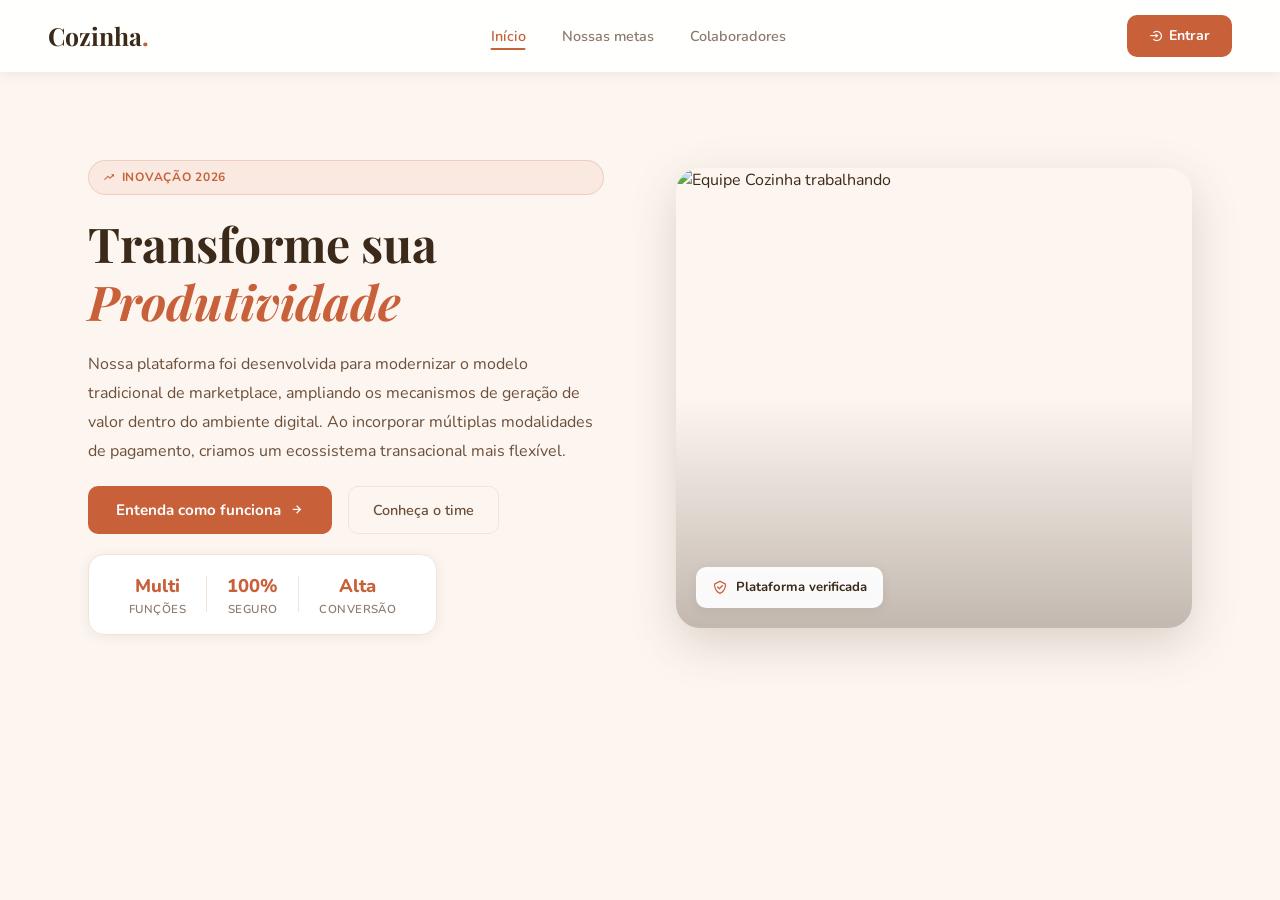
==== commit d950418d: "feat: implementação do esboço da dashboard" ====
--- a/cozinha/frontend/index.html
+++ b/cozinha/frontend/index.html
@@ -14,12 +14,8 @@
 
 <body>
 
-  <!-- Barra de progresso de scroll -->
   <div id="scroll-progress" role="progressbar" aria-valuenow="0" aria-valuemin="0" aria-valuemax="100"></div>
 
-  <!-- ==========================================
-       CABEÇALHO
-       ========================================== -->
   <header id="header">
     <div class="logo nav-trigger" data-target="home" role="button" tabindex="0" aria-label="Ir para início">
       Cozinha<span>.</span>
@@ -37,7 +33,6 @@
         <span>Entrar</span>
       </a>
 
-      <!-- Hamburguer mobile -->
       <button class="hamburger" id="hamburger-btn" aria-label="Abrir menu" aria-expanded="false" aria-controls="nav-menu">
         <span class="hamburger-line"></span>
         <span class="hamburger-line"></span>
@@ -46,15 +41,10 @@
     </div>
   </header>
 
-  <!-- Overlay para fechar menu mobile -->
   <div class="nav-overlay" id="nav-overlay"></div>
 
-  <!-- ==========================================
-       CONTEÚDO PRINCIPAL
-       ========================================== -->
   <main>
 
-    <!-- SEÇÃO: INÍCIO -->
     <section id="home" class="pagina animando">
       <div class="split-container">
         <div class="split-text">
@@ -102,7 +92,6 @@
       </div>
     </section>
 
-    <!-- SEÇÃO: NOSSAS METAS -->
     <section id="solucoes" class="pagina">
       <div class="metas-container">
         <div class="section-header">
@@ -153,7 +142,6 @@
       </div>
     </section>
 
-    <!-- SEÇÃO: NOSSA EQUIPE -->
     <section id="sede" class="pagina">
 
       <div class="split-container split-reverse">
@@ -189,31 +177,28 @@
         </div>
       </div>
 
-      <!-- ── BLOCO DA EQUIPE: estrutura corrigida ── -->
+      <!-- ── BLOCO DA EQUIPE CORRIGIDO: todos uniformes, sem destaque de Scrum Master ── -->
       <div class="team-section">
         <div class="section-header">
           <h2>Nossos Especialistas</h2>
           <p>Conheça os talentos que constroem a tecnologia da nossa plataforma.</p>
         </div>
 
-        <!-- Líder em destaque — card largo e centralizado -->
-        <div class="team-member chefe-card">
-          <div class="member-photo-wrap">
-            <img src="./assets/img/davi_angelo.jpeg" class="member-avatar" alt="Davi Ângelo">
-            <div class="member-role-badge chefe-badge">👑</div>
-          </div>
-          <h4>Davi Ângelo</h4>
-          <span class="role role-chefe">Back-end / Scrum Master</span>
-          <p>Facilitador ágil que organiza o time, remove impedimentos e garante entregas contínuas com eficiência.</p>
-        </div>
-
-        <!-- Separador sutil entre líder e equipe -->
-        <div class="team-divider">
-          <span>Equipe</span>
-        </div>
-
-        <!-- Grid dos demais colaboradores — compacto e sem excesso -->
-        <div class="team-grid">
+        <!-- Grid com 4 membros — layout 2×2 em mobile, 4 colunas em desktop -->
+        <div class="team-grid" style="grid-template-columns: repeat(4, minmax(0, 1fr)); max-width: 100%;">
+
+          <!-- Davi Ângelo — sem destaque especial, integrado à grid -->
+          <div class="team-member">
+            <div class="member-photo-wrap">
+              <img src="./assets/img/davi_angelo.jpeg" class="member-avatar" alt="Davi Ângelo">
+              <div class="member-role-badge">BK</div>
+            </div>
+            <h4>Davi Ângelo</h4>
+            <span class="role">Back-end · SM</span>
+            <p>Facilitador ágil que organiza o time, remove impedimentos e garante entregas contínuas com eficiência.</p>
+          </div>
+
+          <!-- Gabriel Avelino -->
           <div class="team-member">
             <div class="member-photo-wrap">
               <img src="./assets/img/gabriel_avelino.jpeg" class="member-avatar" alt="Gabriel Avelino">
@@ -221,9 +206,10 @@
             </div>
             <h4>Gabriel Avelino</h4>
             <span class="role">Back-end</span>
-            <p>Desenvolvedor focado em lógica e arquitetura, criando APIs seguras, escaláveis e com alto desempenho</p>
-          </div>
-
+            <p>Desenvolvedor focado em lógica e arquitetura, criando APIs seguras, escaláveis e com alto desempenho.</p>
+          </div>
+
+          <!-- Gabriel Felipe -->
           <div class="team-member">
             <div class="member-photo-wrap">
               <img src="./assets/img/gabriel_felipe.jpeg" class="member-avatar" alt="Gabriel Felipe">
@@ -234,6 +220,7 @@
             <p>Especialista em sistemas e dados, garantindo integração eficiente, estabilidade e processamento confiável.</p>
           </div>
 
+          <!-- Kauã Lucas -->
           <div class="team-member">
             <div class="member-photo-wrap">
               <img src="./assets/img/kaua_lucas.jpeg" class="member-avatar" alt="Kauã Lucas">
@@ -241,10 +228,10 @@
             </div>
             <h4>Kauã Lucas</h4>
             <span class="role">Front-end</span>
-            <p>Desenvolvedor focado em interfaces modernas, criando componentes responsivos, interativos e com ótima experiência do usuário.</p>
-          </div>
-        </div>
-
+            <p>Desenvolvedor focado em interfaces modernas, criando componentes responsivos, interativos e com ótima UX.</p>
+          </div>
+
+        </div>
       </div>
       <!-- ── FIM DO BLOCO DA EQUIPE ── -->
 
--- a/cozinha/frontend/css/index.css
+++ b/cozinha/frontend/css/index.css
@@ -55,6 +55,7 @@
 
 html {
   scroll-behavior: smooth;
+  scroll-padding-top: var(--header-h);
   -webkit-text-size-adjust: 100%;
 }
 
@@ -65,16 +66,18 @@
   line-height: 1.6;
   min-height: 100vh;
   overflow-x: hidden;
-}
-
-body.no-scroll,
-html.no-scroll {
-  overflow: hidden !important;
+  -webkit-overflow-scrolling: touch;
+  touch-action: pan-y;
+}
+
+body.no-scroll {
+  overflow-x: hidden;
 }
 
 img {
   display: block;
   max-width: 100%;
+  height: auto;
 }
 
 button {
@@ -88,10 +91,12 @@
   top: 0;
   left: 0;
   height: 3px;
-  width: 0%;
+  width: 100%;
   background: linear-gradient(90deg, var(--terracotta), var(--terra-light));
   z-index: 9999;
-  transition: width 0.1s linear;
+  transform: scaleX(0);
+  transform-origin: left center;
+  transition: transform 0.1s linear;
   border-radius: 0 var(--radius-full) var(--radius-full) 0;
 }
 
@@ -100,7 +105,8 @@
   display: flex;
   align-items: center;
   justify-content: space-between;
-  padding: 0 48px;
+  gap: 20px;
+  padding: 0 clamp(20px, 4vw, 48px);
   height: var(--header-h);
   background: rgba(255, 255, 255, 0.92);
   backdrop-filter: blur(12px);
@@ -140,6 +146,7 @@
 nav {
   display: flex;
   gap: 4px;
+  min-width: 0;
 }
 
 .nav-link {
@@ -154,6 +161,7 @@
   border-radius: var(--radius-sm);
   transition: color var(--transition), background var(--transition);
   position: relative;
+  white-space: nowrap;
 }
 
 .nav-link::after {
@@ -269,18 +277,20 @@
   backdrop-filter: blur(4px);
   z-index: 490;
   opacity: 0;
+  pointer-events: none;
   transition: opacity var(--transition);
 }
 
 .nav-overlay.visible {
   opacity: 1;
+  pointer-events: auto;
 }
 
 /* ── Main ─────────────────────────────────────────────────── */
 main {
-  max-width: 1200px;
+  width: min(100%, 1200px);
   margin: 0 auto;
-  padding: 0 48px;
+  padding: 0 clamp(20px, 4vw, 48px);
 }
 
 /* ── Páginas / Transições ─────────────────────────────────── */
@@ -290,17 +300,64 @@
 
 .pagina.animando {
   display: block;
-  animation: pageFadeIn 0.45s cubic-bezier(0.4, 0, 0.2, 1) both;
-}
-
-@keyframes pageFadeIn {
+  animation: pageEnter 0.42s cubic-bezier(0.22, 1, 0.36, 1) both;
+}
+
+.pagina.saindo {
+  display: block;
+  animation: pageExit 0.22s cubic-bezier(0.4, 0, 1, 1) both;
+}
+
+@keyframes pageEnter {
   from {
     opacity: 0;
-    transform: translateY(18px);
+    filter: blur(6px);
+    transform: translateY(18px) scale(0.985);
+  }
+  to {
+    opacity: 1;
+    filter: blur(0);
+    transform: translateY(0);
+  }
+}
+
+@keyframes pageExit {
+  from {
+    opacity: 1;
+    filter: blur(0);
+    transform: translateY(0) scale(1);
+  }
+  to {
+    opacity: 0;
+    filter: blur(4px);
+    transform: translateY(-10px) scale(0.99);
+  }
+}
+
+@keyframes pageFadeInMobile {
+  from { opacity: 0; }
+  to   { opacity: 1; }
+}
+
+@keyframes pageMobileEnter {
+  from {
+    opacity: 0;
+    transform: translateY(12px);
   }
   to {
     opacity: 1;
     transform: translateY(0);
+  }
+}
+
+@keyframes pageMobileExit {
+  from {
+    opacity: 1;
+    transform: translateY(0);
+  }
+  to {
+    opacity: 0;
+    transform: translateY(-8px);
   }
 }
 
@@ -323,7 +380,7 @@
 /* ── Section Header ───────────────────────────────────────── */
 .section-header {
   text-align: center;
-  margin-bottom: 10px;
+  margin-bottom: 42px;
   display: flex;
   flex-direction: column;
   align-items: center;
@@ -348,9 +405,9 @@
 .split-container {
   display: grid;
   grid-template-columns: 1fr 1fr;
-  gap: 72px;
-  align-items: center;
-  padding: 80px 0;
+  gap: clamp(40px, 6vw, 72px);
+  align-items: center;
+  padding: clamp(56px, 8vw, 88px) 0;
 }
 
 .split-reverse {
@@ -365,6 +422,7 @@
   display: flex;
   flex-direction: column;
   gap: 20px;
+  min-width: 0;
 }
 
 .split-text h2 {
@@ -392,6 +450,7 @@
   align-items: center;
   gap: 16px;
   flex-wrap: wrap;
+  max-width: 100%;
 }
 
 /* CTA principal */
@@ -473,6 +532,7 @@
   border: 1px solid var(--cream-deep);
   border-radius: var(--radius);
   width: fit-content;
+  max-width: 100%;
   box-shadow: var(--shadow-soft);
 }
 
@@ -506,7 +566,7 @@
 /* Split image */
 .split-image {
   position: relative;
-  height: 460px;
+  height: clamp(360px, 38vw, 460px);
   border-radius: var(--radius-lg);
   overflow: hidden;
   box-shadow: var(--shadow-float);
@@ -549,6 +609,7 @@
   color: var(--brown);
   box-shadow: var(--shadow-soft);
   animation: floatBadge 3s ease-in-out infinite;
+  max-width: calc(100% - 40px);
 }
 
 .image-badge i {
@@ -563,12 +624,12 @@
 
 /* ── Seção Metas ───────────────────────────────────────────── */
 .metas-container {
-  padding: 80px 0;
+  padding: clamp(56px, 8vw, 88px) 0;
 }
 
 .metas-grid {
   display: grid;
-  grid-template-columns: repeat(3, 1fr);
+  grid-template-columns: repeat(3, minmax(0, 1fr));
   gap: 28px;
 }
 
@@ -584,6 +645,7 @@
   gap: 14px;
   position: relative;
   overflow: hidden;
+  min-width: 0;
 }
 
 .meta-card::before {
@@ -794,8 +856,9 @@
 /* ── Team grid — compacto ──────────────────────────────────── */
 .team-grid {
   display: grid;
-  grid-template-columns: repeat(3, 1fr);
+  grid-template-columns: repeat(3, minmax(0, 1fr));
   gap: 16px;
+  width: 100%;
   max-width: 820px;
   margin: 0 auto;
 }
@@ -814,6 +877,7 @@
   gap: 6px;
   position: relative;
   overflow: hidden;
+  min-width: 0;
 }
 
 .team-member::before {
@@ -946,21 +1010,106 @@
 
 /* ── Responsividade ───────────────────────────────────────── */
 
-/* Tablet */
-@media (max-width: 1024px) {
-  .team-grid {
-    grid-template-columns: repeat(3, 1fr);
-  }
-
-  .split-container {
-    gap: 48px;
-  }
-}
-
-/* Mobile grande */
-@media (max-width: 768px) {
+/* Desktop: seção de metas como tela única, sem rolagem vazia */
+@media (min-width: 901px) {
+  body.no-scroll {
+    overflow: hidden;
+  }
+
+  #solucoes.pagina.animando {
+    min-height: calc(100dvh - var(--header-h));
+    display: flex;
+    align-items: center;
+  }
+
+  #solucoes .metas-container {
+    width: 100%;
+    padding: clamp(24px, 4vh, 48px) 0;
+  }
+
+  #solucoes .section-header {
+    gap: 8px;
+    margin-bottom: clamp(22px, 3vh, 34px);
+  }
+
+  #solucoes .section-header p {
+    max-width: 560px;
+    line-height: 1.55;
+  }
+
+  #solucoes .metas-grid {
+    gap: clamp(18px, 2vw, 26px);
+  }
+
+  #solucoes .meta-card {
+    padding: clamp(22px, 2.7vh, 30px) clamp(20px, 2.2vw, 28px);
+    gap: 10px;
+  }
+
+  #solucoes .meta-icone {
+    font-size: clamp(1.8rem, 2.5vw, 2.2rem);
+  }
+
+  #solucoes .meta-card p {
+    line-height: 1.58;
+  }
+
+  #solucoes .section-footer {
+    margin-top: clamp(20px, 3vh, 32px);
+  }
+}
+
+/* Tablet e notebooks compactos */
+@media (max-width: 1100px) {
+  .metas-grid {
+    grid-template-columns: repeat(2, minmax(0, 1fr));
+  }
+
+  .meta-card:last-child {
+    grid-column: 1 / -1;
+    justify-self: center;
+    width: min(100%, 520px);
+  }
+}
+
+/* Mobile grande e tablets estreitos */
+@media (max-width: 900px) {
   :root {
     --header-h: 64px;
+  }
+
+  html {
+    scroll-behavior: auto;
+    overscroll-behavior-y: auto;
+  }
+
+  body {
+    overscroll-behavior-y: auto;
+    -webkit-overflow-scrolling: touch;
+  }
+
+  #scroll-progress {
+    display: none;
+    transition: none;
+  }
+
+  .pagina.animando {
+    animation: pageMobileEnter 0.28s cubic-bezier(0.22, 1, 0.36, 1) both;
+  }
+
+  .pagina.saindo {
+    animation: pageMobileExit 0.16s ease both;
+  }
+
+  .reveal,
+  .reveal.visible {
+    opacity: 1;
+    transform: none;
+    transition: none;
+  }
+
+  .image-badge {
+    animation: none;
   }
 
   header {
@@ -970,28 +1119,85 @@
   /* Mostrar hamburger */
   .hamburger {
     display: flex;
+    position: relative;
+    width: 44px;
+    height: 44px;
+    gap: 4px;
+    background: var(--white);
+    border-color: rgba(200, 96, 58, 0.18);
+    box-shadow: 0 8px 22px rgba(59, 42, 26, 0.10);
+    overflow: hidden;
+  }
+
+  .hamburger::before {
+    content: '';
+    position: absolute;
+    inset: 8px;
+    background: var(--terra-faint);
+    border-radius: 50%;
+    opacity: 0;
+    transform: scale(0.6);
+    transition: opacity var(--transition), transform var(--transition-spring);
+  }
+
+  .hamburger.open::before {
+    opacity: 1;
+    transform: scale(1.35);
+  }
+
+  .hamburger-line {
+    position: relative;
+    width: 20px;
+    z-index: 1;
+  }
+
+  .hamburger-line:nth-child(2) {
+    width: 15px;
+  }
+
+  .hamburger-line:nth-child(3) {
+    width: 11px;
   }
 
   /* Nav mobile */
   nav {
-    display: flex;
+    display: none;
     flex-direction: column;
     gap: 4px;
     position: fixed;
     top: var(--header-h);
     right: 0;
-    width: 260px;
-    height: calc(100vh - var(--header-h));
-    background: var(--white);
-    box-shadow: -8px 0 32px rgba(59, 42, 26, 0.15);
-    padding: 20px 16px;
+    width: min(86vw, 320px);
+    height: calc(100dvh - var(--header-h) - 18px);
+    margin-top: 10px;
+    background:
+      linear-gradient(160deg, rgba(200, 96, 58, 0.08), transparent 46%),
+      var(--white);
+    border: 1px solid rgba(200, 96, 58, 0.12);
+    border-right: 0;
+    border-radius: var(--radius-lg) 0 0 var(--radius-lg);
+    box-shadow: -18px 20px 48px rgba(59, 42, 26, 0.18);
+    padding: 18px 16px;
     z-index: 499;
-    transform: translateX(100%);
-    transition: transform var(--transition-slow);
+    transform: translateX(calc(100% + 24px));
+    transition: transform 0.42s cubic-bezier(0.22, 1, 0.36, 1);
     overflow-y: auto;
   }
 
+  nav::before {
+    content: 'Cozinha.';
+    display: block;
+    margin: 2px 4px 14px;
+    padding-bottom: 14px;
+    border-bottom: 1px solid var(--cream-deep);
+    font-family: var(--font-display);
+    font-size: 1.4rem;
+    font-weight: 800;
+    color: var(--brown);
+  }
+
   nav.mobile-open {
+    display: flex;
     transform: translateX(0);
   }
 
@@ -1002,17 +1208,37 @@
   .nav-link {
     width: 100%;
     text-align: left;
-    padding: 14px 16px;
+    padding: 14px 16px 14px 42px;
     font-size: 1rem;
     border-radius: var(--radius-sm);
+    background: rgba(255, 255, 255, 0.72);
+    border: 1px solid transparent;
+    box-shadow: 0 1px 0 rgba(59, 42, 26, 0.03);
   }
 
   .nav-link::after {
-    display: none;
+    display: block;
+    bottom: auto;
+    left: 18px;
+    top: 50%;
+    width: 9px;
+    height: 9px;
+    border-radius: 50%;
+    background: var(--cream-deep);
+    transform: translateY(-50%) scale(1);
+    transition: background var(--transition), transform var(--transition-spring);
   }
 
   .nav-link.ativo {
     background: var(--terra-faint);
+    border-color: rgba(200, 96, 58, 0.18);
+    color: var(--terracotta);
+  }
+
+  .nav-link.ativo::after,
+  .nav-link:hover::after {
+    background: var(--terracotta);
+    transform: translateY(-50%) scale(1.15);
   }
 
   /* Esconder texto do botão entrar */
@@ -1031,8 +1257,14 @@
 
   .split-container {
     grid-template-columns: 1fr;
-    gap: 40px;
+    gap: 36px;
     padding: 48px 0;
+  }
+
+  #home .split-container {
+    min-height: calc(100dvh - var(--header-h));
+    align-content: start;
+    padding-bottom: 72px;
   }
 
   .split-reverse {
@@ -1040,7 +1272,7 @@
   }
 
   .split-image {
-    height: 280px;
+    height: clamp(280px, 52vw, 380px);
     order: -1;
   }
 
@@ -1062,8 +1294,13 @@
   }
 
   .metas-grid {
-    grid-template-columns: 1fr;
+    grid-template-columns: repeat(2, minmax(0, 1fr));
     gap: 20px;
+  }
+
+  .meta-card:last-child {
+    grid-column: 1 / -1;
+    width: min(100%, 520px);
   }
 
   .team-grid {
@@ -1073,6 +1310,7 @@
 
   .team-stats {
     gap: 20px;
+    flex-wrap: wrap;
   }
 
   .section-header {
@@ -1084,14 +1322,79 @@
   }
 }
 
+/* Mobile medio */
+@media (max-width: 640px) {
+  .metas-grid {
+    grid-template-columns: 1fr;
+  }
+
+  .meta-card:last-child {
+    grid-column: auto;
+    width: 100%;
+  }
+
+  .hero-stats {
+    flex-wrap: wrap;
+    gap: 12px;
+    justify-content: center;
+  }
+
+  .stat-divider {
+    display: none;
+  }
+
+  .team-grid {
+    grid-template-columns: 1fr;
+    max-width: 360px;
+  }
+}
+
 /* Mobile pequeno */
-@media (max-width: 420px) {
+@media (max-width: 480px) {
+  header {
+    padding: 0 14px;
+  }
+
   .logo {
     font-size: 1.3rem;
   }
 
+  .btn-entrar {
+    width: 40px;
+    height: 40px;
+    justify-content: center;
+    padding: 0;
+  }
+
+  main {
+    padding: 0 16px;
+  }
+
+  .split-container {
+    gap: 28px;
+    padding: 36px 0;
+  }
+
+  #home .split-container {
+    padding-bottom: 76px;
+  }
+
   .split-text h2 {
     font-size: 1.8rem;
+  }
+
+  .split-image {
+    height: 240px;
+    border-radius: var(--radius);
+  }
+
+  .image-badge {
+    left: 12px;
+    right: 12px;
+    bottom: 12px;
+    justify-content: center;
+    max-width: none;
+    text-align: center;
   }
 
   .hero-actions {
@@ -1105,22 +1408,20 @@
     width: 100%;
   }
 
-  .hero-stats {
-    flex-wrap: wrap;
-    gap: 12px;
-    justify-content: center;
-  }
-
-  .stat-divider {
-    display: none;
+  .stat-pill {
+    min-width: 92px;
+  }
+
+  .chefe-card {
+    width: 100%;
+    padding: 28px 20px 26px;
   }
 
   .team-grid {
-    grid-template-columns: 1fr 1fr;
-    gap: 12px;
+    gap: 14px;
   }
 
   .sede-footer {
     padding-bottom: 48px;
   }
-}+}
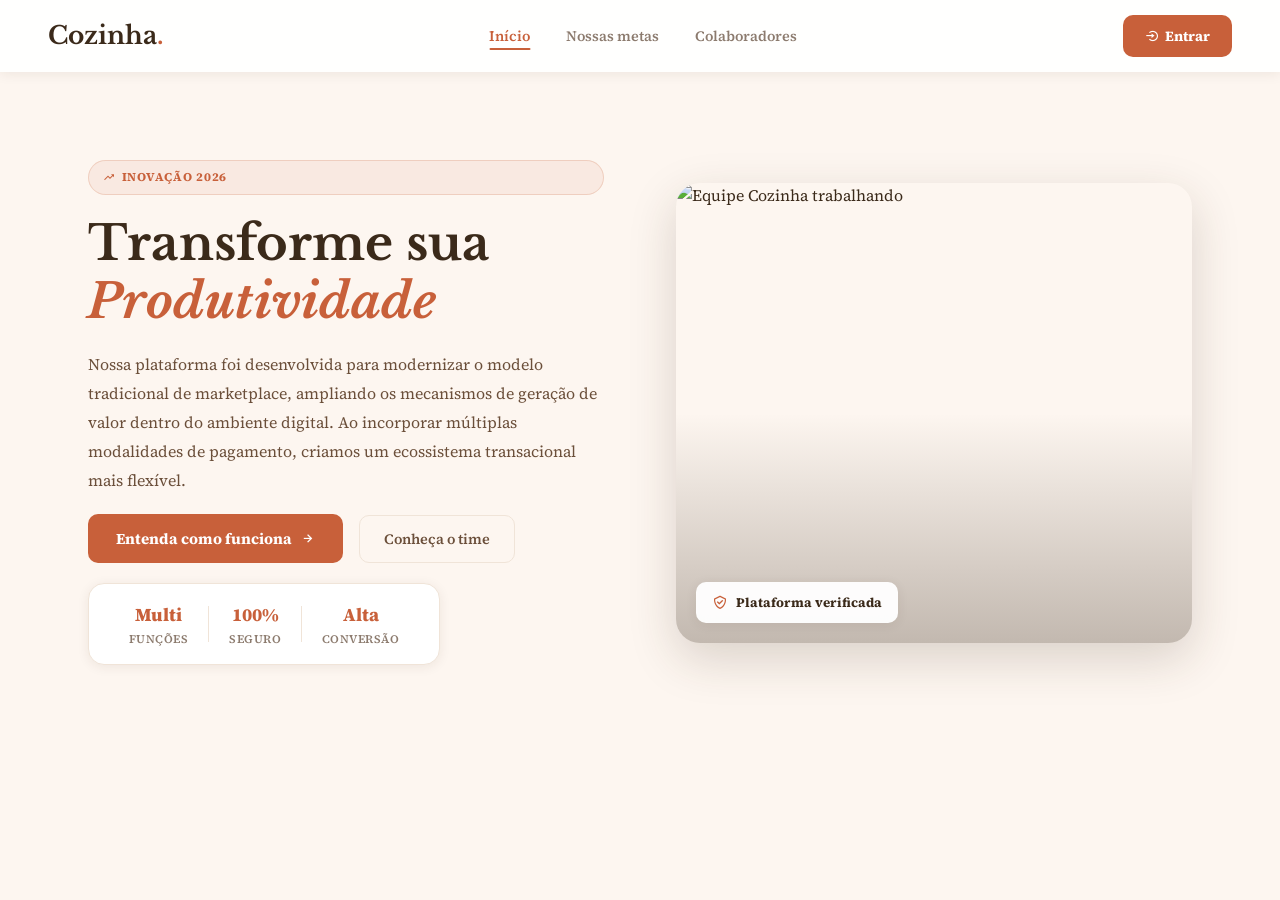
==== commit d6df0c2f: "feat: atualizações de UI/UX, responsividade e busca - Otimização de fluidez e nova fonte formal. Pop" ====
--- a/cozinha/frontend/index.html
+++ b/cozinha/frontend/index.html
@@ -6,7 +6,9 @@
   <meta name="viewport" content="width=device-width, initial-scale=1.0">
   <title>Cozinha - Alta Produtividade</title>
 
-  <link href="https://fonts.googleapis.com/css2?family=Playfair+Display:wght@700;800&family=Nunito:wght@400;500;600;700;800&display=swap" rel="stylesheet">
+  <link
+    href="https://fonts.googleapis.com/css2?family=Libre+Baskerville:wght@400;700&family=Source+Serif+4:opsz,wght@8..60,400;8..60,500;8..60,600;8..60,700&display=swap"
+    rel="stylesheet">
   <link href="https://unpkg.com/boxicons@2.1.4/css/boxicons.min.css" rel="stylesheet">
   <link rel="stylesheet" href="./css/index.css">
   <script src="./js/index.js" defer></script>
@@ -14,8 +16,10 @@
 
 <body>
 
+  <!-- Página inicial com navegação, hero e seções principais -->
   <div id="scroll-progress" role="progressbar" aria-valuenow="0" aria-valuemin="0" aria-valuemax="100"></div>
 
+  <!-- Cabeçalho com menu e botão de entrar -->
   <header id="header">
     <div class="logo nav-trigger" data-target="home" role="button" tabindex="0" aria-label="Ir para início">
       Cozinha<span>.</span>
@@ -33,7 +37,8 @@
         <span>Entrar</span>
       </a>
 
-      <button class="hamburger" id="hamburger-btn" aria-label="Abrir menu" aria-expanded="false" aria-controls="nav-menu">
+      <button class="hamburger" id="hamburger-btn" aria-label="Abrir menu" aria-expanded="false"
+        aria-controls="nav-menu">
         <span class="hamburger-line"></span>
         <span class="hamburger-line"></span>
         <span class="hamburger-line"></span>
@@ -45,6 +50,7 @@
 
   <main>
 
+    <!-- Seção principal de apresentação da plataforma -->
     <section id="home" class="pagina animando">
       <div class="split-container">
         <div class="split-text">
@@ -52,7 +58,9 @@
             <i class='bx bx-trending-up'></i> Inovação 2026
           </span>
           <h2>Transforme sua <em>Produtividade</em></h2>
-          <p>Nossa plataforma foi desenvolvida para modernizar o modelo tradicional de marketplace, ampliando os mecanismos de geração de valor dentro do ambiente digital. Ao incorporar múltiplas modalidades de pagamento, criamos um ecossistema transacional mais flexível.</p>
+          <p>Nossa plataforma foi desenvolvida para modernizar o modelo tradicional de marketplace, ampliando os
+            mecanismos de geração de valor dentro do ambiente digital. Ao incorporar múltiplas modalidades de pagamento,
+            criamos um ecossistema transacional mais flexível.</p>
 
           <div class="hero-actions">
             <button class="btn-acao1 nav-trigger" data-target="solucoes">
@@ -92,6 +100,7 @@
       </div>
     </section>
 
+    <!-- Seção de metas e progresso do projeto -->
     <section id="solucoes" class="pagina">
       <div class="metas-container">
         <div class="section-header">
@@ -99,14 +108,16 @@
             <i class='bx bx-compass'></i> Visão de Futuro
           </span>
           <h2>Nossas Metas</h2>
-          <p>Estamos construindo o maior ecossistema de negociações flexíveis do Brasil. Conheça os pilares do nosso crescimento.</p>
+          <p>Estamos construindo o maior ecossistema de negociações flexíveis do Brasil. Conheça os pilares do nosso
+            crescimento.</p>
         </div>
 
         <div class="metas-grid">
           <article class="meta-card">
             <div class="meta-icone">🚀</div>
             <h3>Expansão Nacional</h3>
-            <p>Alcançar todos os estados brasileiros com infraestrutura de ponta e suporte local especializado para negociações de alto valor.</p>
+            <p>Alcançar todos os estados brasileiros com infraestrutura de ponta e suporte local especializado para
+              negociações de alto valor.</p>
             <div class="card-progress">
               <div class="progress-bar" data-progress="65"></div>
               <span>65% concluído</span>
@@ -116,7 +127,8 @@
           <article class="meta-card">
             <div class="meta-icone">📋</div>
             <h3>Controle Total</h3>
-            <p>Buscamos oferecer uma gestão clara e eficiente dos pedidos, garantindo mais agilidade e menos confusão no dia a dia da cozinha.</p>
+            <p>Buscamos oferecer uma gestão clara e eficiente dos pedidos, garantindo mais agilidade e menos confusão no
+              dia a dia da cozinha.</p>
             <div class="card-progress">
               <div class="progress-bar" data-progress="80"></div>
               <span>80% concluído</span>
@@ -126,7 +138,8 @@
           <article class="meta-card">
             <div class="meta-icone">🔒</div>
             <h3>Segurança Máxima</h3>
-            <p>Implementar rastreabilidade ponta a ponta e contratos inteligentes, garantindo governança estruturada em 100% das suas compras.</p>
+            <p>Implementar rastreabilidade ponta a ponta e contratos inteligentes, garantindo governança estruturada em
+              100% das suas compras.</p>
             <div class="card-progress">
               <div class="progress-bar" data-progress="90"></div>
               <span>90% concluído</span>
@@ -142,6 +155,7 @@
       </div>
     </section>
 
+    <!-- Seção sobre o time de desenvolvimento e equipe -->
     <section id="sede" class="pagina">
 
       <div class="split-container split-reverse">
@@ -150,7 +164,9 @@
             <i class='bx bx-code-alt'></i> Nosso Time Dev
           </span>
           <h2>As Mentes por Trás da <em>Inovação</em></h2>
-          <p>Contamos com um time de engenheiros e desenvolvedores apaixonados por criar soluções eficientes. Nossa equipe trabalha incansavelmente nos bastidores da <strong>Cozinha</strong> para garantir uma plataforma rápida, segura e altamente escalável.</p>
+          <p>Contamos com um time de engenheiros e desenvolvedores apaixonados por criar soluções eficientes. Nossa
+            equipe trabalha incansavelmente nos bastidores da <strong>Cozinha</strong> para garantir uma plataforma
+            rápida, segura e altamente escalável.</p>
 
           <div class="team-stats">
             <div class="stat-item">
@@ -185,7 +201,7 @@
         </div>
 
         <!-- Grid com 4 membros — layout 2×2 em mobile, 4 colunas em desktop -->
-        <div class="team-grid" style="grid-template-columns: repeat(4, minmax(0, 1fr)); max-width: 100%;">
+        <div class="team-grid">
 
           <!-- Davi Ângelo — sem destaque especial, integrado à grid -->
           <div class="team-member">
@@ -195,7 +211,8 @@
             </div>
             <h4>Davi Ângelo</h4>
             <span class="role">Back-end · SM</span>
-            <p>Facilitador ágil que organiza o time, remove impedimentos e garante entregas contínuas com eficiência.</p>
+            <p>Facilitador ágil que organiza o time, remove impedimentos e garante entregas contínuas com eficiência.
+            </p>
           </div>
 
           <!-- Gabriel Avelino -->
@@ -217,7 +234,8 @@
             </div>
             <h4>Gabriel Felipe</h4>
             <span class="role">Back-end</span>
-            <p>Especialista em sistemas e dados, garantindo integração eficiente, estabilidade e processamento confiável.</p>
+            <p>Especialista em sistemas e dados, garantindo integração eficiente, estabilidade e processamento
+              confiável.</p>
           </div>
 
           <!-- Kauã Lucas -->
@@ -228,7 +246,8 @@
             </div>
             <h4>Kauã Lucas</h4>
             <span class="role">Front-end</span>
-            <p>Desenvolvedor focado em interfaces modernas, criando componentes responsivos, interativos e com ótima UX.</p>
+            <p>Desenvolvedor focado em interfaces modernas, criando componentes responsivos, interativos e com ótima UX.
+            </p>
           </div>
 
         </div>
@@ -246,4 +265,5 @@
   </main>
 
 </body>
-</html>+
+</html>
--- a/cozinha/frontend/css/index.css
+++ b/cozinha/frontend/css/index.css
@@ -3,51 +3,53 @@
    ============================================================ */
 
 /* ── Importações ──────────────────────────────────────────── */
-@import url('https://fonts.googleapis.com/css2?family=Playfair+Display:ital,wght@0,700;0,800;1,700&family=Nunito:wght@400;500;600;700;800&display=swap');
+@import url('https://fonts.googleapis.com/css2?family=Libre+Baskerville:wght@400;700&family=Source+Serif+4:opsz,wght@8..60,400;8..60,500;8..60,600;8..60,700&display=swap');
 
 /* ── Variáveis ────────────────────────────────────────────── */
 :root {
   /* Cores principais */
-  --terracotta:   #C8603A;
-  --terra-dark:   #A84A27;
-  --terra-light:  #E8896A;
-  --terra-faint:  rgba(200, 96, 58, 0.08);
-
-  --brown:        #3B2A1A;
-  --brown-mid:    #6B4F3A;
-
-  --white:        #FFFFFF;
-  --cream:        #FDF6F0;
-  --cream-deep:   #F0E4D8;
-  --text-muted:   #8C7B6E;
+  --terracotta: #C8603A;
+  --terra-dark: #A84A27;
+  --terra-light: #E8896A;
+  --terra-faint: rgba(200, 96, 58, 0.08);
+
+  --brown: #3B2A1A;
+  --brown-mid: #6B4F3A;
+
+  --white: #FFFFFF;
+  --cream: #FDF6F0;
+  --cream-deep: #F0E4D8;
+  --text-muted: #8C7B6E;
 
   /* Tipografia */
-  --font-display: 'Playfair Display', Georgia, serif;
-  --font-body:    'Nunito', system-ui, sans-serif;
+  --font-display: 'Libre Baskerville', Georgia, serif;
+  --font-body: 'Source Serif 4', Georgia, serif;
 
   /* Dimensões */
-  --radius-sm:    10px;
-  --radius:       16px;
-  --radius-lg:    24px;
-  --radius-full:  9999px;
+  --radius-sm: 10px;
+  --radius: 16px;
+  --radius-lg: 24px;
+  --radius-full: 9999px;
 
   /* Sombras */
-  --shadow-soft:  0 2px 12px rgba(59, 42, 26, 0.08);
-  --shadow-card:  0 8px 32px rgba(59, 42, 26, 0.12);
+  --shadow-soft: 0 2px 12px rgba(59, 42, 26, 0.08);
+  --shadow-card: 0 8px 32px rgba(59, 42, 26, 0.12);
   --shadow-float: 0 16px 48px rgba(59, 42, 26, 0.18);
   --shadow-terra: 0 8px 24px rgba(200, 96, 58, 0.3);
 
   /* Transições */
-  --transition:       0.25s cubic-bezier(0.4, 0, 0.2, 1);
-  --transition-slow:  0.5s cubic-bezier(0.4, 0, 0.2, 1);
-  --transition-spring:0.4s cubic-bezier(0.34, 1.56, 0.64, 1);
+  --transition: 0.25s cubic-bezier(0.4, 0, 0.2, 1);
+  --transition-slow: 0.5s cubic-bezier(0.4, 0, 0.2, 1);
+  --transition-spring: 0.4s cubic-bezier(0.34, 1.56, 0.64, 1);
 
   /* Header */
   --header-h: 72px;
 }
 
 /* ── Reset Base ───────────────────────────────────────────── */
-*, *::before, *::after {
+*,
+*::before,
+*::after {
   box-sizing: border-box;
   margin: 0;
   padding: 0;
@@ -57,6 +59,7 @@
   scroll-behavior: smooth;
   scroll-padding-top: var(--header-h);
   -webkit-text-size-adjust: 100%;
+  text-rendering: optimizeLegibility;
 }
 
 body {
@@ -68,6 +71,7 @@
   overflow-x: hidden;
   -webkit-overflow-scrolling: touch;
   touch-action: pan-y;
+  -webkit-font-smoothing: antialiased;
 }
 
 body.no-scroll {
@@ -83,6 +87,12 @@
 button {
   font-family: var(--font-body);
   cursor: pointer;
+}
+
+input,
+textarea,
+select {
+  font-family: var(--font-body);
 }
 
 /* ── Scroll Progress Bar ──────────────────────────────────── */
@@ -311,12 +321,11 @@
 @keyframes pageEnter {
   from {
     opacity: 0;
-    filter: blur(6px);
     transform: translateY(18px) scale(0.985);
   }
+
   to {
     opacity: 1;
-    filter: blur(0);
     transform: translateY(0);
   }
 }
@@ -324,19 +333,23 @@
 @keyframes pageExit {
   from {
     opacity: 1;
-    filter: blur(0);
     transform: translateY(0) scale(1);
   }
+
   to {
     opacity: 0;
-    filter: blur(4px);
     transform: translateY(-10px) scale(0.99);
   }
 }
 
 @keyframes pageFadeInMobile {
-  from { opacity: 0; }
-  to   { opacity: 1; }
+  from {
+    opacity: 0;
+  }
+
+  to {
+    opacity: 1;
+  }
 }
 
 @keyframes pageMobileEnter {
@@ -344,6 +357,7 @@
     opacity: 0;
     transform: translateY(12px);
   }
+
   to {
     opacity: 1;
     transform: translateY(0);
@@ -355,6 +369,7 @@
     opacity: 1;
     transform: translateY(0);
   }
+
   to {
     opacity: 0;
     transform: translateY(-8px);
@@ -414,7 +429,7 @@
   direction: rtl;
 }
 
-.split-reverse > * {
+.split-reverse>* {
   direction: ltr;
 }
 
@@ -474,7 +489,7 @@
   content: '';
   position: absolute;
   inset: 0;
-  background: linear-gradient(135deg, rgba(255,255,255,0.15) 0%, transparent 60%);
+  background: linear-gradient(135deg, rgba(255, 255, 255, 0.15) 0%, transparent 60%);
   opacity: 0;
   transition: opacity var(--transition);
 }
@@ -618,8 +633,15 @@
 }
 
 @keyframes floatBadge {
-  0%, 100% { transform: translateY(0); }
-  50%       { transform: translateY(-4px); }
+
+  0%,
+  100% {
+    transform: translateY(0);
+  }
+
+  50% {
+    transform: translateY(-4px);
+  }
 }
 
 /* ── Seção Metas ───────────────────────────────────────────── */
@@ -856,10 +878,10 @@
 /* ── Team grid — compacto ──────────────────────────────────── */
 .team-grid {
   display: grid;
-  grid-template-columns: repeat(3, minmax(0, 1fr));
+  grid-template-columns: repeat(4, minmax(0, 1fr));
   gap: 16px;
   width: 100%;
-  max-width: 820px;
+  max-width: 100%;
   margin: 0 auto;
 }
 
@@ -1161,7 +1183,7 @@
 
   /* Nav mobile */
   nav {
-    display: none;
+    display: flex;
     flex-direction: column;
     gap: 4px;
     position: fixed;
@@ -1179,9 +1201,14 @@
     box-shadow: -18px 20px 48px rgba(59, 42, 26, 0.18);
     padding: 18px 16px;
     z-index: 499;
+    opacity: 0;
+    visibility: hidden;
+    pointer-events: none;
     transform: translateX(calc(100% + 24px));
-    transition: transform 0.42s cubic-bezier(0.22, 1, 0.36, 1);
+    will-change: transform, opacity;
+    transition: transform 0.42s cubic-bezier(0.22, 1, 0.36, 1), opacity 0.22s ease, visibility 0.22s ease;
     overflow-y: auto;
+    -webkit-overflow-scrolling: touch;
   }
 
   nav::before {
@@ -1197,7 +1224,9 @@
   }
 
   nav.mobile-open {
-    display: flex;
+    opacity: 1;
+    visibility: visible;
+    pointer-events: auto;
     transform: translateX(0);
   }
 
@@ -1344,8 +1373,8 @@
   }
 
   .team-grid {
-    grid-template-columns: 1fr;
-    max-width: 360px;
+    grid-template-columns: repeat(2, minmax(0, 1fr));
+    max-width: 100%;
   }
 }
 
@@ -1418,6 +1447,7 @@
   }
 
   .team-grid {
+    grid-template-columns: 1fr;
     gap: 14px;
   }
 
@@ -1425,3 +1455,14 @@
     padding-bottom: 48px;
   }
 }
+
+@media (prefers-reduced-motion: reduce) {
+  *,
+  *::before,
+  *::after {
+    animation-duration: 0.01ms !important;
+    animation-iteration-count: 1 !important;
+    scroll-behavior: auto !important;
+    transition-duration: 0.01ms !important;
+  }
+}
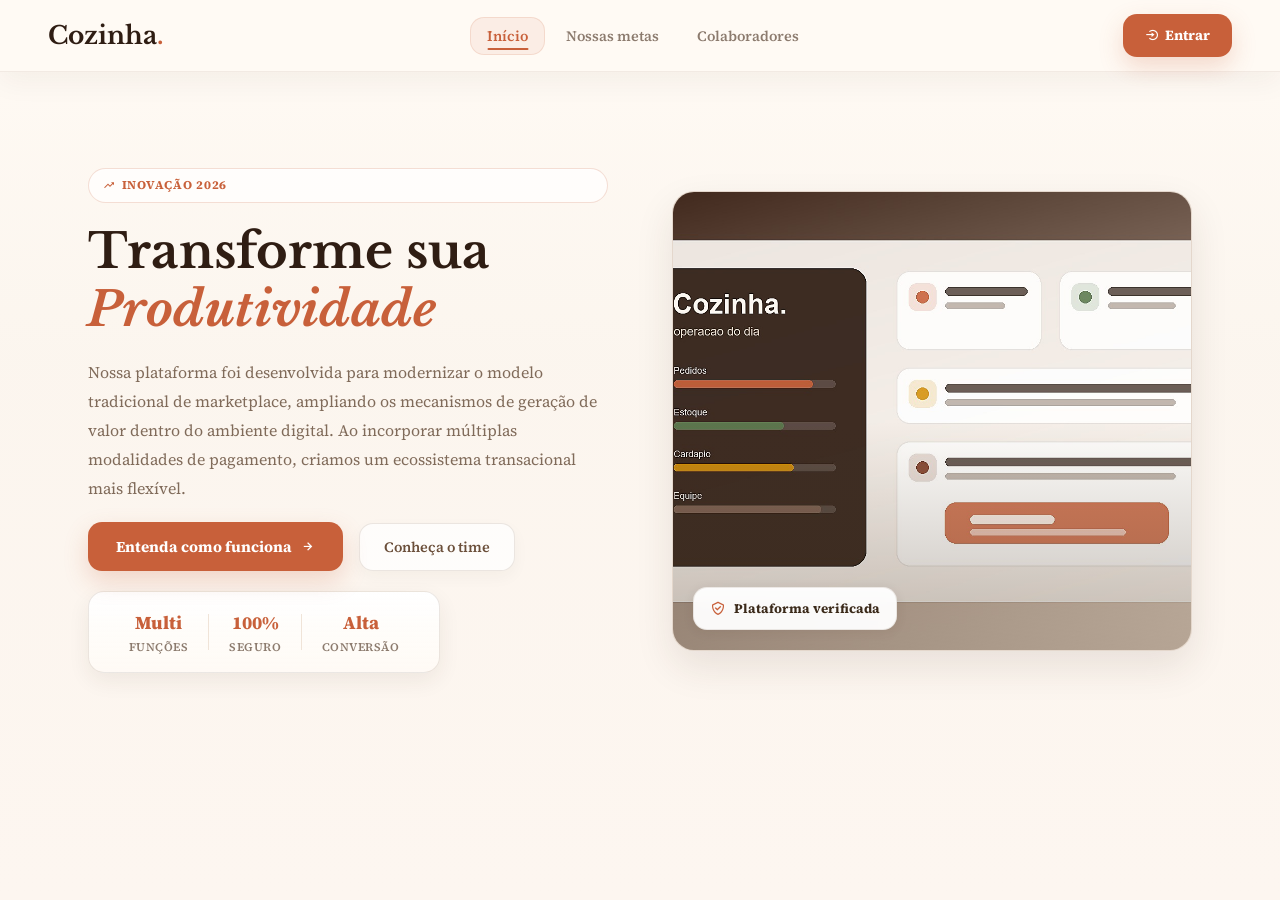
==== commit a46a3add: "feat(frontend): atualiza interface visual e documentação Implementa melhorias visuais e de responsiv" ====
--- a/cozinha/frontend/index.html
+++ b/cozinha/frontend/index.html
@@ -16,10 +16,12 @@
 
 <body>
 
+  <!-- Estrutura da pagina publica: cabecalho fixo, secoes navegaveis e conteudo institucional. -->
   <!-- Página inicial com navegação, hero e seções principais -->
   <div id="scroll-progress" role="progressbar" aria-valuenow="0" aria-valuemin="0" aria-valuemax="100"></div>
 
   <!-- Cabeçalho com menu e botão de entrar -->
+  <!-- Header principal: logo, menu desktop/mobile e acesso ao login. -->
   <header id="header">
     <div class="logo nav-trigger" data-target="home" role="button" tabindex="0" aria-label="Ir para início">
       Cozinha<span>.</span>
@@ -51,6 +53,7 @@
   <main>
 
     <!-- Seção principal de apresentação da plataforma -->
+    <!-- Home: apresentacao comercial com chamada para metas e equipe. -->
     <section id="home" class="pagina animando">
       <div class="split-container">
         <div class="split-text">
@@ -101,6 +104,7 @@
     </section>
 
     <!-- Seção de metas e progresso do projeto -->
+    <!-- Metas: cards com progresso visual controlado por index.js. -->
     <section id="solucoes" class="pagina">
       <div class="metas-container">
         <div class="section-header">
@@ -156,6 +160,7 @@
     </section>
 
     <!-- Seção sobre o time de desenvolvimento e equipe -->
+    <!-- Equipe: apresentacao dos colaboradores e fotos em assets/img. -->
     <section id="sede" class="pagina">
 
       <div class="split-container split-reverse">
--- a/cozinha/frontend/css/index.css
+++ b/cozinha/frontend/css/index.css
@@ -1094,7 +1094,8 @@
   }
 }
 
-/* Mobile grande e tablets estreitos */
+/* Mobile grande e tablets estreitos:
+   menu vira painel, secoes deixam de ocupar telas fixas e animacoes pesadas sao reduzidas. */
 @media (max-width: 900px) {
   :root {
     --header-h: 64px;
@@ -1456,6 +1457,185 @@
   }
 }
 
+/* ============================================================
+   Identidade operacional alinhada ao dashboard
+   Este bloco aproxima a pagina publica do visual administrativo sem reescrever
+   a estrutura original da home.
+   ============================================================ */
+
+/* Tokens da pagina publica: concentram cores, fontes, sombras e medidas.
+   Altere aqui antes de duplicar valores em componentes especificos. */
+:root {
+  --ops-ink: #2f1d13;
+  --ops-muted: #806b5a;
+  --ops-border: rgba(91, 58, 37, 0.12);
+  --ops-border-strong: rgba(200, 96, 58, 0.22);
+  --ops-surface: rgba(255, 255, 255, 0.92);
+  --ops-surface-soft: #f7ede3;
+  --ops-shadow: 0 16px 38px rgba(59, 42, 26, 0.10);
+  --ops-shadow-soft: 0 8px 22px rgba(59, 42, 26, 0.07);
+}
+
+body {
+  background:
+    linear-gradient(180deg, rgba(255, 250, 244, 0.96) 0%, rgba(251, 244, 236, 0.88) 360px, var(--cream) 100%);
+}
+
+header {
+  border-bottom: 1px solid rgba(91, 58, 37, 0.08);
+  background: rgba(255, 250, 244, 0.88);
+  box-shadow: 0 10px 28px rgba(59, 42, 26, 0.05);
+}
+
+header.scrolled {
+  background: rgba(255, 250, 244, 0.96);
+  box-shadow: var(--ops-shadow-soft);
+}
+
+.logo {
+  color: var(--ops-ink);
+}
+
+.nav-link {
+  border: 1px solid transparent;
+  border-radius: 14px;
+}
+
+.nav-link:hover,
+.nav-link.ativo {
+  background: var(--terra-faint);
+  border-color: rgba(200, 96, 58, 0.14);
+}
+
+.btn-entrar,
+.btn-acao1 {
+  border-radius: 14px;
+  box-shadow: 0 10px 24px rgba(200, 96, 58, 0.22);
+}
+
+.btn-ghost,
+.btn-voltar {
+  border-radius: 14px;
+  background: rgba(255, 255, 255, 0.72);
+  border-color: var(--ops-border);
+  box-shadow: 0 6px 16px rgba(59, 42, 26, 0.04);
+}
+
+.badge {
+  border-color: rgba(200, 96, 58, 0.20);
+  background: rgba(255, 255, 255, 0.72);
+  box-shadow: inset 0 1px 0 rgba(255, 255, 255, 0.52);
+}
+
+.split-container {
+  gap: clamp(34px, 5vw, 64px);
+}
+
+.split-text {
+  padding-block: 8px;
+}
+
+.split-text h2,
+.section-header h2 {
+  color: var(--ops-ink);
+  letter-spacing: 0;
+}
+
+.split-text p,
+.section-header p,
+.meta-card p,
+.team-member p {
+  color: var(--ops-muted);
+}
+
+.hero-stats,
+.meta-card,
+.team-member,
+.chefe-card {
+  border: 1px solid var(--ops-border);
+  background:
+    linear-gradient(180deg, rgba(255, 255, 255, 0.96), rgba(255, 250, 245, 0.90));
+  box-shadow: var(--ops-shadow-soft);
+}
+
+.meta-card,
+.team-member,
+.chefe-card {
+  border-radius: 20px;
+}
+
+.meta-card:hover,
+.team-member:hover {
+  border-color: var(--ops-border-strong);
+  box-shadow: var(--ops-shadow);
+}
+
+.meta-icone {
+  width: 54px;
+  height: 54px;
+  display: inline-flex;
+  align-items: center;
+  justify-content: center;
+  border-radius: 16px;
+  background: var(--terra-faint);
+  box-shadow: inset 0 0 0 1px rgba(200, 96, 58, 0.14);
+}
+
+.split-image {
+  border: 1px solid rgba(91, 58, 37, 0.12);
+  border-radius: 22px;
+  box-shadow: var(--ops-shadow);
+  background: var(--ops-surface-soft);
+}
+
+.split-image img {
+  object-fit: cover;
+}
+
+.image-badge {
+  border: 1px solid rgba(91, 58, 37, 0.10);
+  border-radius: 14px;
+}
+
+.member-avatar {
+  object-fit: cover;
+  background: var(--ops-surface-soft);
+}
+
+.team-member {
+  text-align: left;
+}
+
+.team-member h4,
+.team-member p {
+  text-align: center;
+}
+
+/* Mobile grande e tablets estreitos: menu vira painel, secoes deixam de ocupar
+   telas fixas e animacoes pesadas sao reduzidas. */
+@media (max-width: 900px) {
+  nav {
+    border-color: rgba(200, 96, 58, 0.16);
+    background:
+      linear-gradient(180deg, rgba(255, 250, 244, 0.96), rgba(255, 255, 255, 0.94));
+  }
+
+  .hamburger {
+    border-radius: 14px;
+  }
+}
+
+@media (max-width: 480px) {
+  .hero-stats {
+    border-radius: 18px;
+  }
+
+  .meta-card,
+  .team-member {
+    border-radius: 18px;
+  }
+}
+
 @media (prefers-reduced-motion: reduce) {
   *,
   *::before,
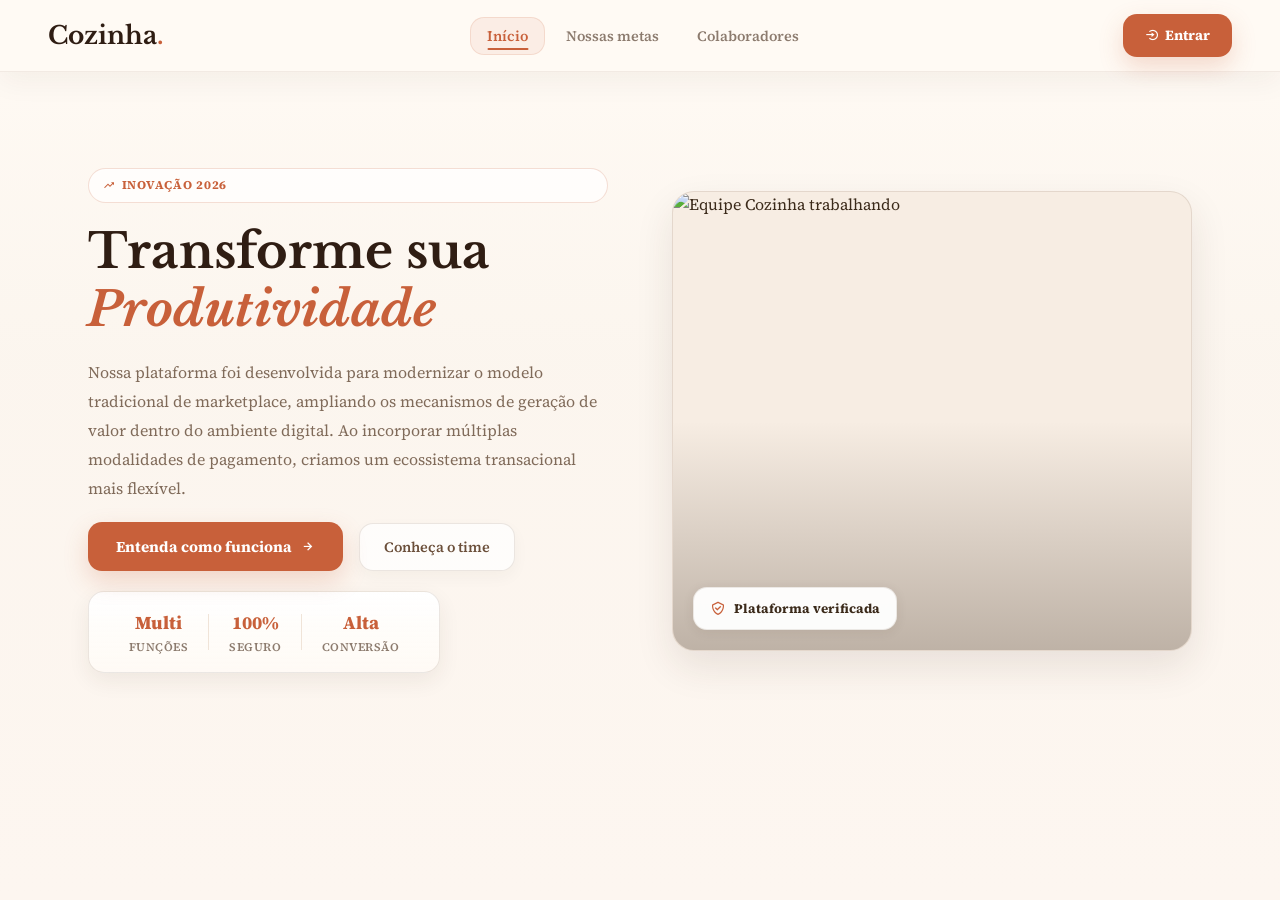
==== commit 31f61d7d: "Revisa textos da documentacao e frontend" ====
--- a/cozinha/frontend/index.html
+++ b/cozinha/frontend/index.html
@@ -16,7 +16,7 @@
 
 <body>
 
-  <!-- Estrutura da pagina publica: cabecalho fixo, secoes navegaveis e conteudo institucional. -->
+  <!-- Estrutura da página pública: cabeçalho fixo, seções navegáveis e conteúdo institucional. -->
   <!-- Página inicial com navegação, hero e seções principais -->
   <div id="scroll-progress" role="progressbar" aria-valuenow="0" aria-valuemin="0" aria-valuemax="100"></div>
 
